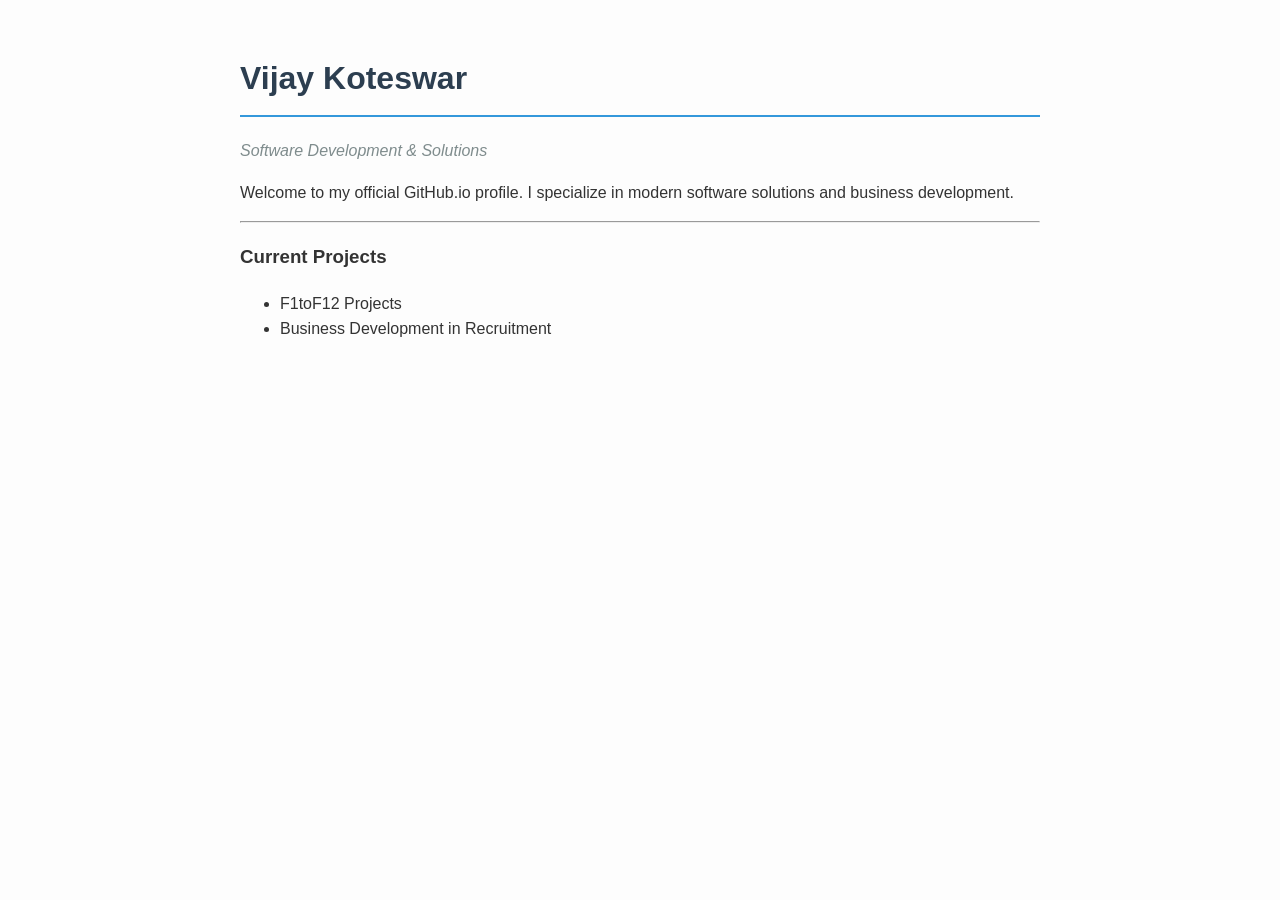
==== index.html @ 13d3b01b "Create index.html" ====
<!DOCTYPE html>
<html lang="en">
<head>
    <meta charset="UTF-8">
    <title>Vijay Koteswar | Portfolio</title>
    <style>
        body { font-family: 'Segoe UI', Tahoma, Geneva, Verdana, sans-serif; line-height: 1.6; color: #333; max-width: 800px; margin: 0 auto; padding: 2rem; background: #fdfdfd; }
        h1 { color: #2c3e50; border-bottom: 2px solid #3498db; padding-bottom: 10px; }
        .contact { font-style: italic; color: #7f8c8d; }
    </style>
</head>
<body>
    <h1>Vijay Koteswar</h1>
    <p class="contact">Software Development & Solutions</p>
    <p>Welcome to my official GitHub.io profile. I specialize in modern software solutions and business development.</p>
    <hr>
    <h3>Current Projects</h3>
    <ul>
        <li>F1toF12 Projects</li>
        <li>Business Development in Recruitment</li>
    </ul>
</body>
</html>
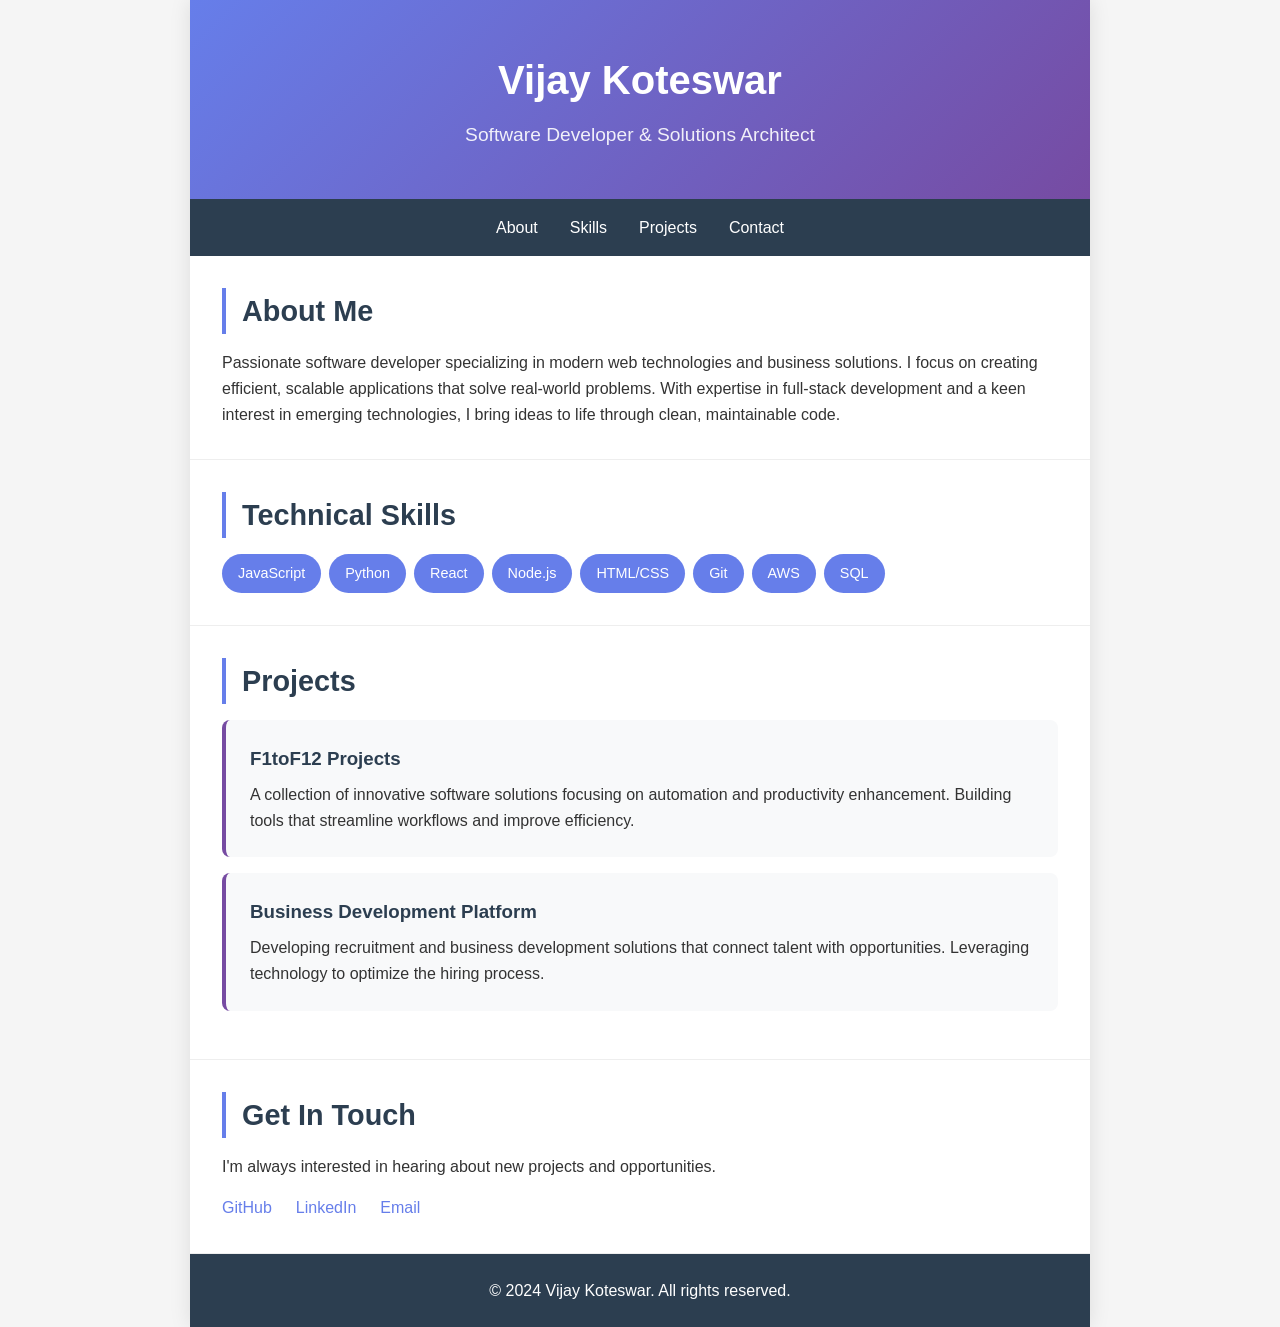
==== commit 4a2a5a91: "Update index.html" ====
--- a/index.html
+++ b/index.html
@@ -2,22 +2,90 @@
 <html lang="en">
 <head>
     <meta charset="UTF-8">
-    <title>Vijay Koteswar | Portfolio</title>
+    <meta name="viewport" content="width=device-width, initial-scale=1.0">
+    <title>Vijay Koteswar | Software Developer</title>
     <style>
-        body { font-family: 'Segoe UI', Tahoma, Geneva, Verdana, sans-serif; line-height: 1.6; color: #333; max-width: 800px; margin: 0 auto; padding: 2rem; background: #fdfdfd; }
-        h1 { color: #2c3e50; border-bottom: 2px solid #3498db; padding-bottom: 10px; }
-        .contact { font-style: italic; color: #7f8c8d; }
+        * { margin: 0; padding: 0; box-sizing: border-box; }
+        body { font-family: -apple-system, BlinkMacSystemFont, 'Segoe UI', Roboto, Oxygen, Ubuntu, sans-serif; line-height: 1.6; color: #333; background: #f5f5f5; }
+        .container { max-width: 900px; margin: 0 auto; background: white; box-shadow: 0 0 20px rgba(0,0,0,0.1); }
+        header { background: linear-gradient(135deg, #667eea 0%, #764ba2 100%); color: white; padding: 3rem 2rem; text-align: center; }
+        header h1 { font-size: 2.5rem; margin-bottom: 0.5rem; }
+        header p { font-size: 1.2rem; opacity: 0.9; }
+        nav { background: #2c3e50; padding: 1rem 2rem; display: flex; gap: 2rem; justify-content: center; flex-wrap: wrap; }
+        nav a { color: white; text-decoration: none; font-weight: 500; transition: color 0.3s; }
+        nav a:hover { color: #667eea; }
+        section { padding: 2rem; border-bottom: 1px solid #eee; }
+        section:last-child { border-bottom: none; }
+        h2 { color: #2c3e50; margin-bottom: 1rem; font-size: 1.8rem; border-left: 4px solid #667eea; padding-left: 1rem; }
+        .skills { display: flex; flex-wrap: wrap; gap: 0.5rem; margin-top: 1rem; }
+        .skill { background: #667eea; color: white; padding: 0.5rem 1rem; border-radius: 20px; font-size: 0.9rem; }
+        .project { background: #f8f9fa; padding: 1.5rem; margin-bottom: 1rem; border-radius: 8px; border-left: 4px solid #764ba2; }
+        .project h3 { color: #2c3e50; margin-bottom: 0.5rem; }
+        .contact-links { display: flex; gap: 1.5rem; flex-wrap: wrap; margin-top: 1rem; }
+        .contact-links a { color: #667eea; text-decoration: none; font-weight: 500; }
+        .contact-links a:hover { text-decoration: underline; }
+        footer { background: #2c3e50; color: white; text-align: center; padding: 1.5rem; }
+        @media (max-width: 600px) { header h1 { font-size: 2rem; } nav { flex-direction: column; gap: 1rem; } }
     </style>
 </head>
 <body>
-    <h1>Vijay Koteswar</h1>
-    <p class="contact">Software Development & Solutions</p>
-    <p>Welcome to my official GitHub.io profile. I specialize in modern software solutions and business development.</p>
-    <hr>
-    <h3>Current Projects</h3>
-    <ul>
-        <li>F1toF12 Projects</li>
-        <li>Business Development in Recruitment</li>
-    </ul>
+    <div class="container">
+        <header>
+            <h1>Vijay Koteswar</h1>
+            <p>Software Developer & Solutions Architect</p>
+        </header>
+        
+        <nav>
+            <a href="#about">About</a>
+            <a href="#skills">Skills</a>
+            <a href="#projects">Projects</a>
+            <a href="#contact">Contact</a>
+        </nav>
+        
+        <section id="about">
+            <h2>About Me</h2>
+            <p>Passionate software developer specializing in modern web technologies and business solutions. I focus on creating efficient, scalable applications that solve real-world problems. With expertise in full-stack development and a keen interest in emerging technologies, I bring ideas to life through clean, maintainable code.</p>
+        </section>
+        
+        <section id="skills">
+            <h2>Technical Skills</h2>
+            <div class="skills">
+                <span class="skill">JavaScript</span>
+                <span class="skill">Python</span>
+                <span class="skill">React</span>
+                <span class="skill">Node.js</span>
+                <span class="skill">HTML/CSS</span>
+                <span class="skill">Git</span>
+                <span class="skill">AWS</span>
+                <span class="skill">SQL</span>
+            </div>
+        </section>
+        
+        <section id="projects">
+            <h2>Projects</h2>
+            <div class="project">
+                <h3>F1toF12 Projects</h3>
+                <p>A collection of innovative software solutions focusing on automation and productivity enhancement. Building tools that streamline workflows and improve efficiency.</p>
+            </div>
+            <div class="project">
+                <h3>Business Development Platform</h3>
+                <p>Developing recruitment and business development solutions that connect talent with opportunities. Leveraging technology to optimize the hiring process.</p>
+            </div>
+        </section>
+        
+        <section id="contact">
+            <h2>Get In Touch</h2>
+            <p>I'm always interested in hearing about new projects and opportunities.</p>
+            <div class="contact-links">
+                <a href="https://github.com/koteswarvijay" target="_blank">GitHub</a>
+                <a href="https://linkedin.com/in/vijaykoteswar" target="_blank">LinkedIn</a>
+                <a href="mailto:contact@vijaykoteswar.dev">Email</a>
+            </div>
+        </section>
+        
+        <footer>
+            <p>&copy; 2024 Vijay Koteswar. All rights reserved.</p>
+        </footer>
+    </div>
 </body>
 </html>
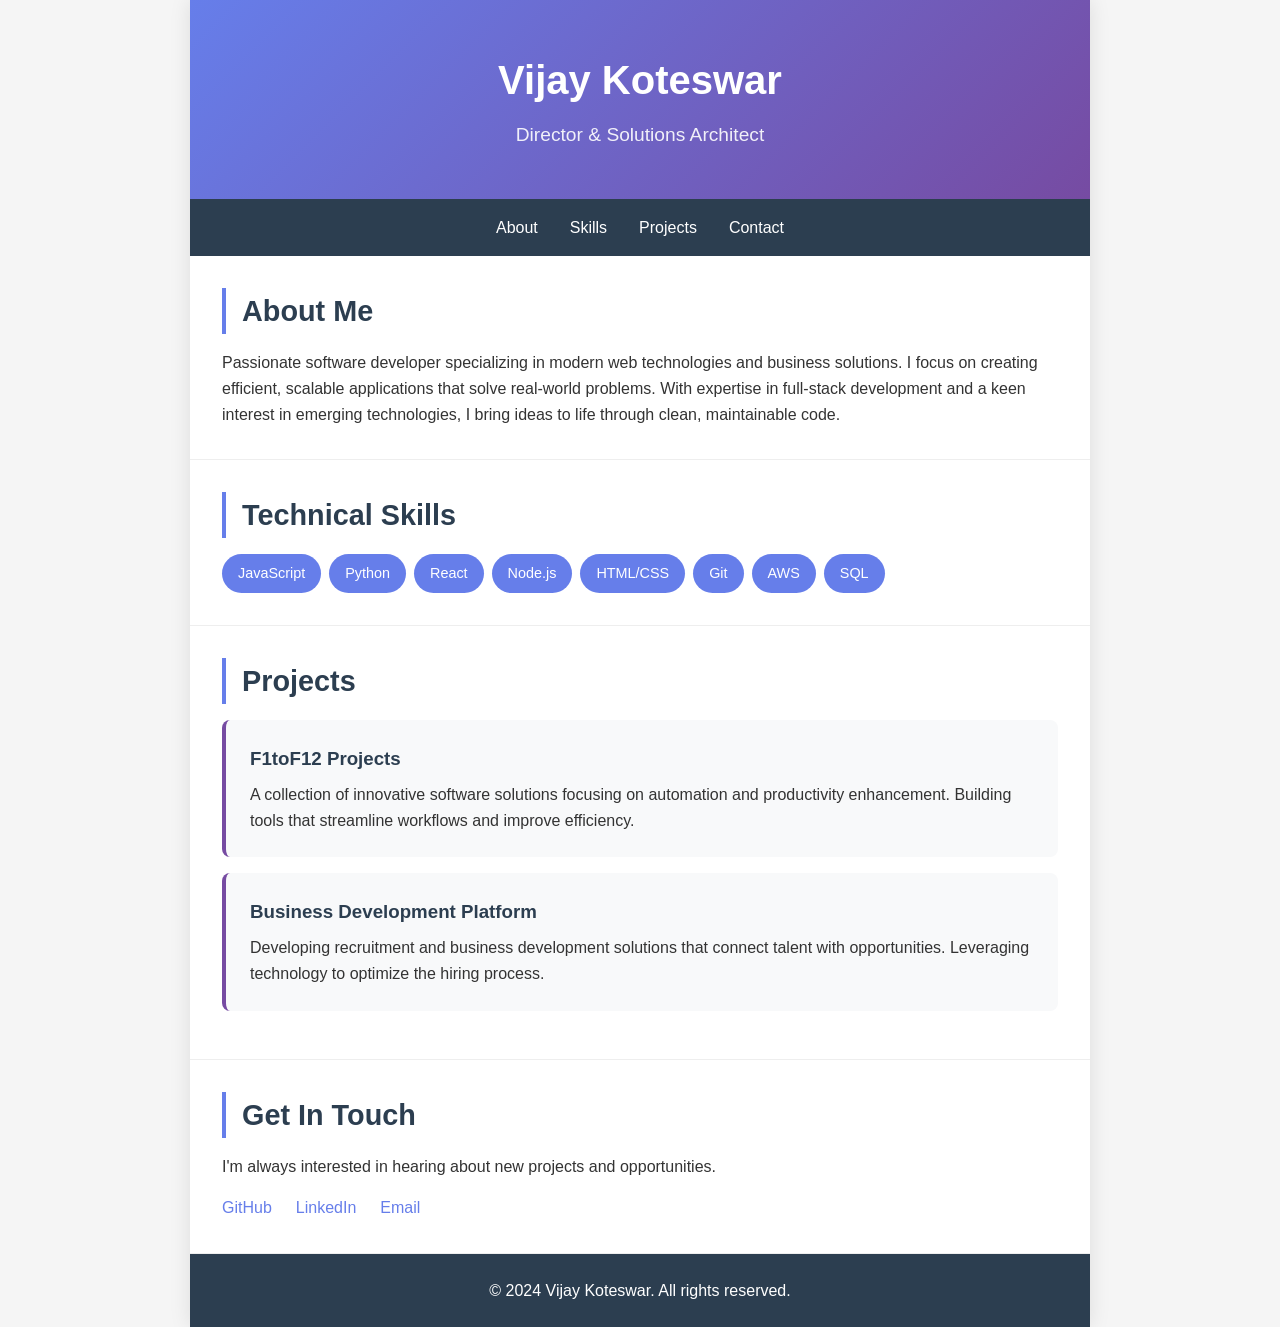
==== commit aaafb9b3: "Few more changes" ====
--- a/index.html
+++ b/index.html
@@ -32,7 +32,7 @@
     <div class="container">
         <header>
             <h1>Vijay Koteswar</h1>
-            <p>Software Developer & Solutions Architect</p>
+            <p>Director & Solutions Architect</p>
         </header>
         
         <nav>
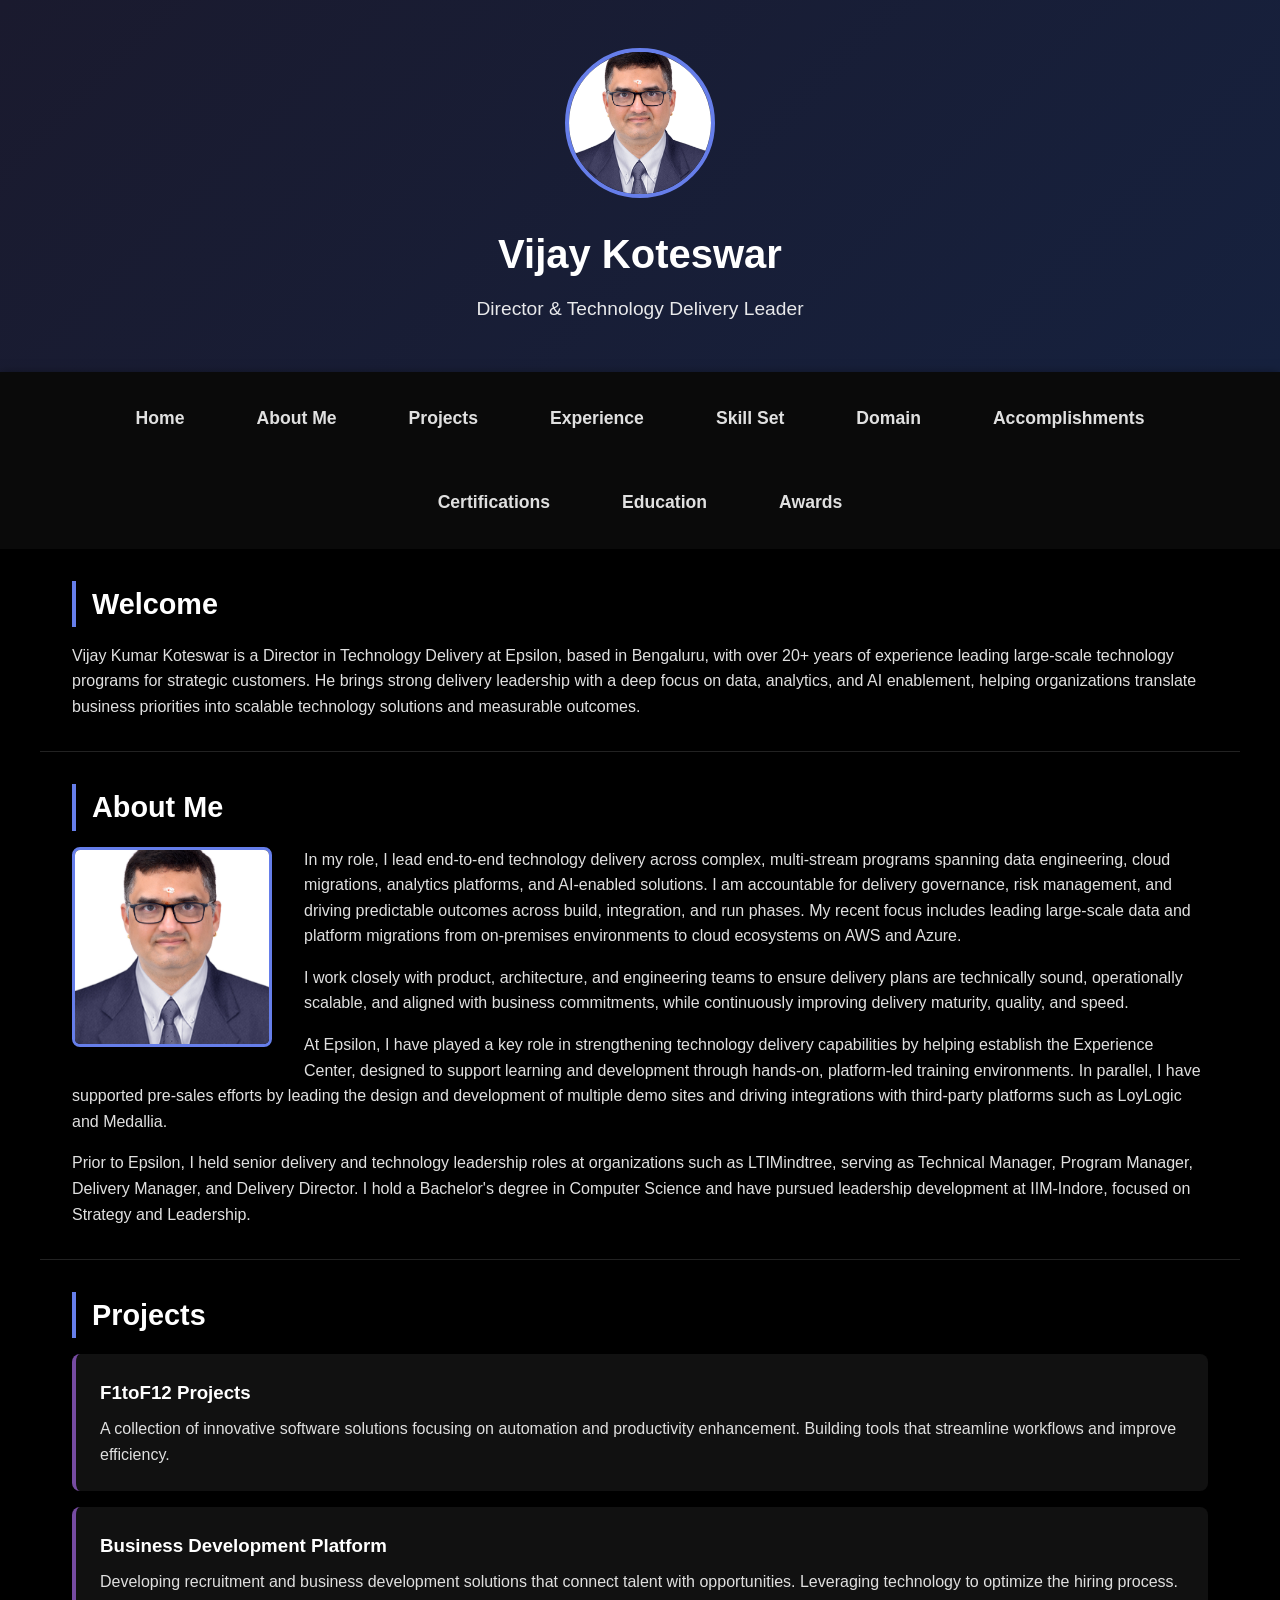
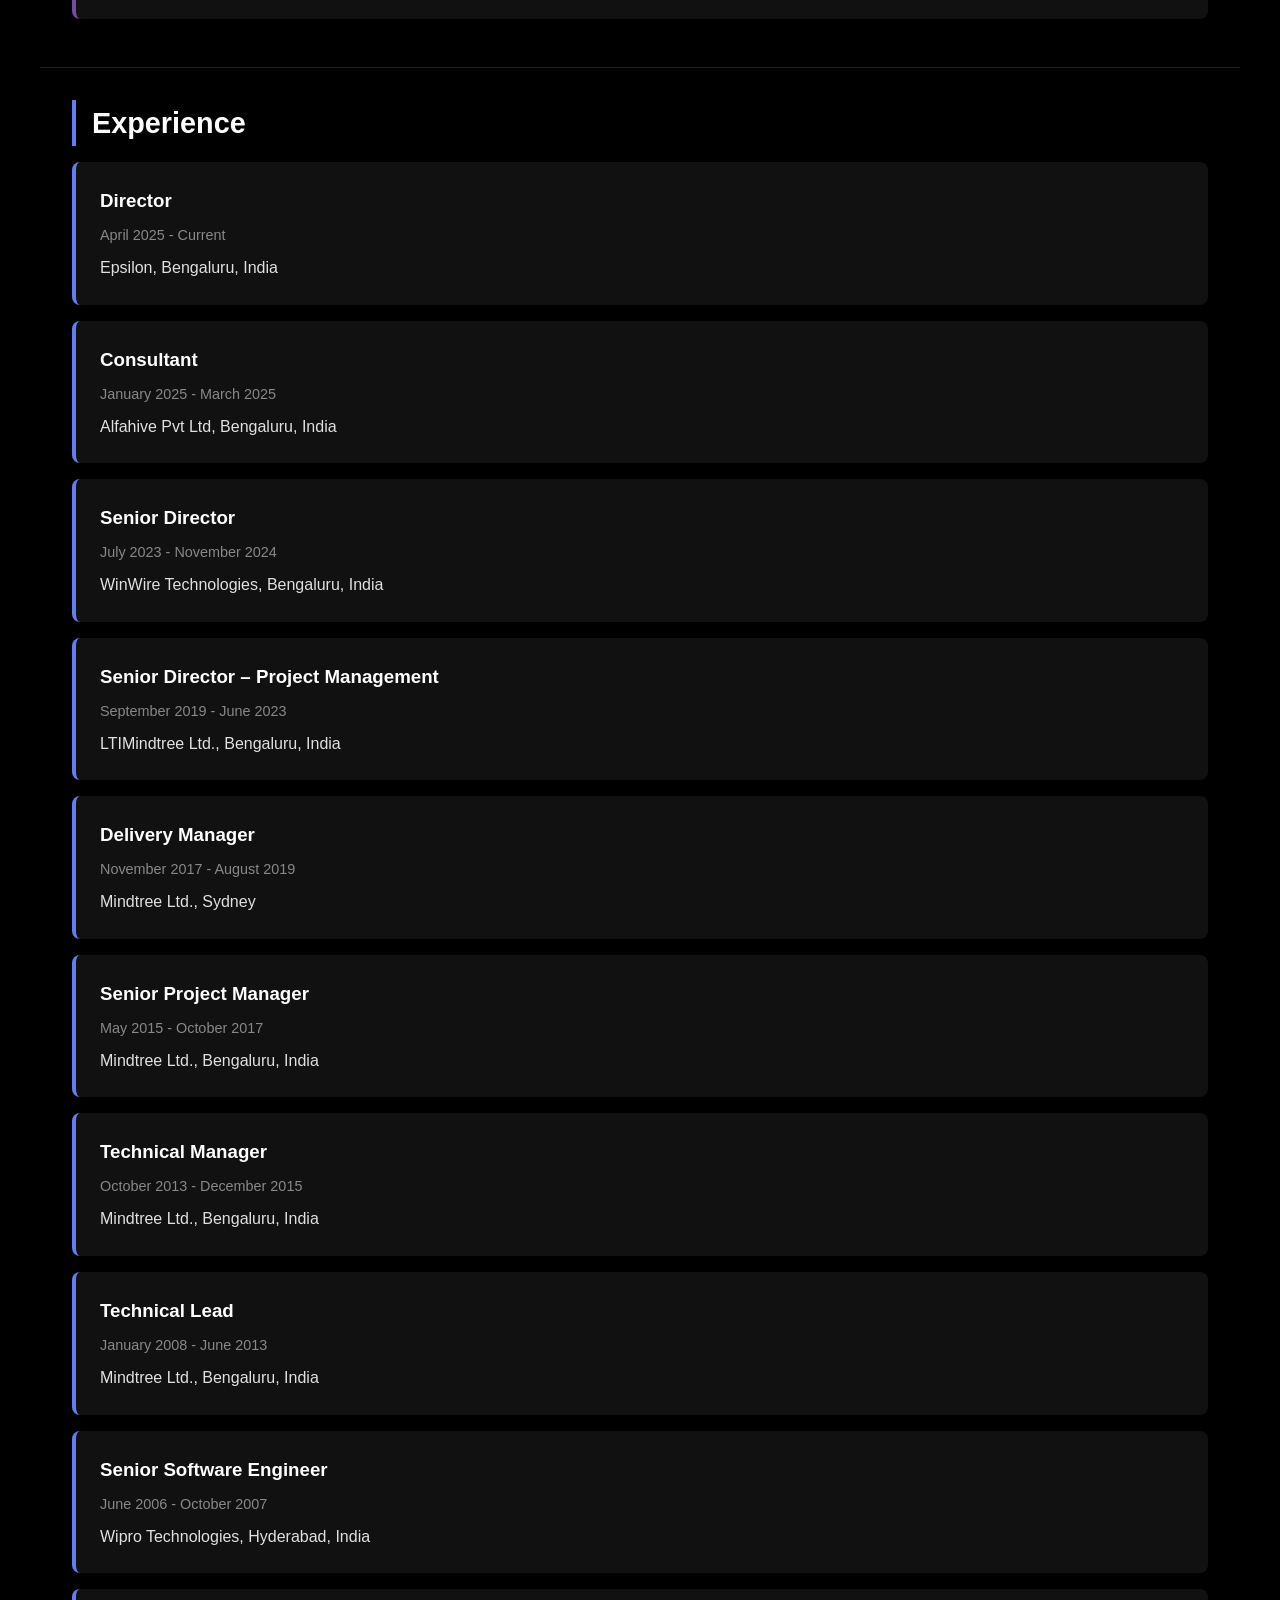
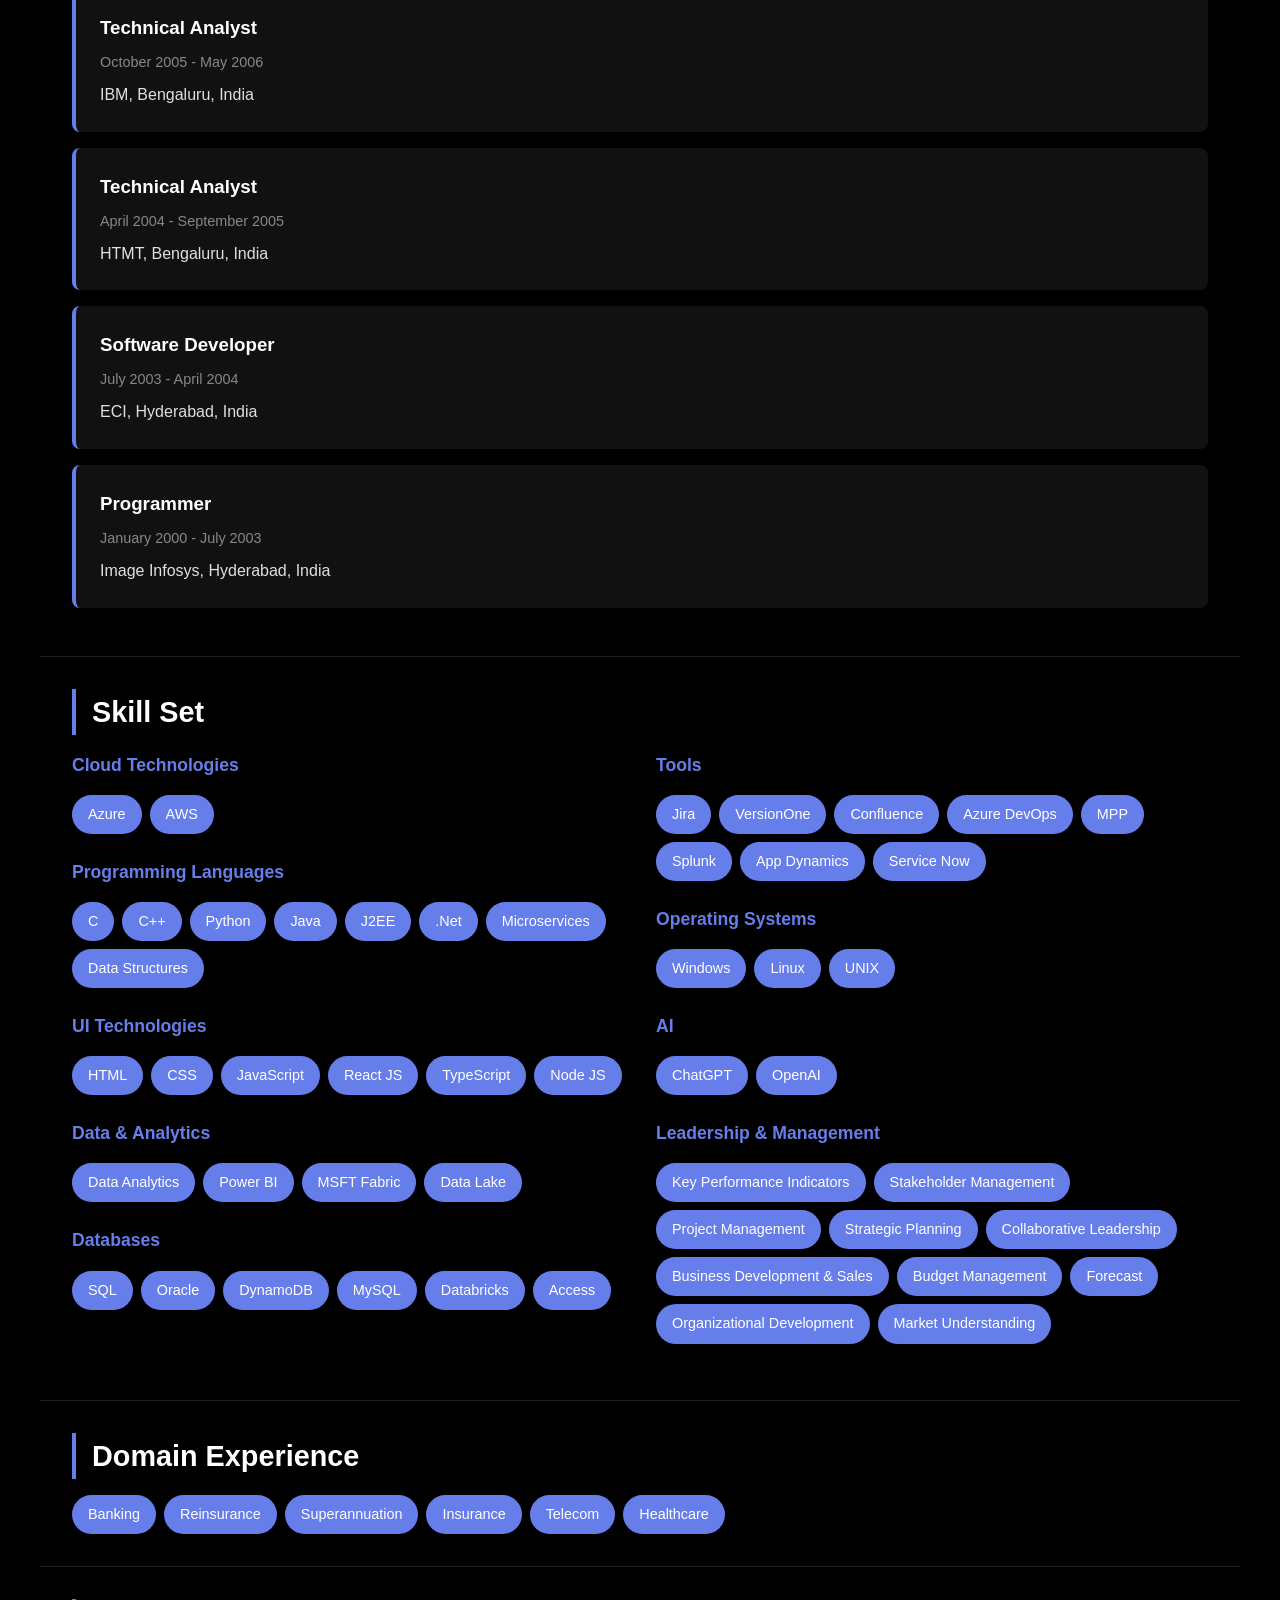
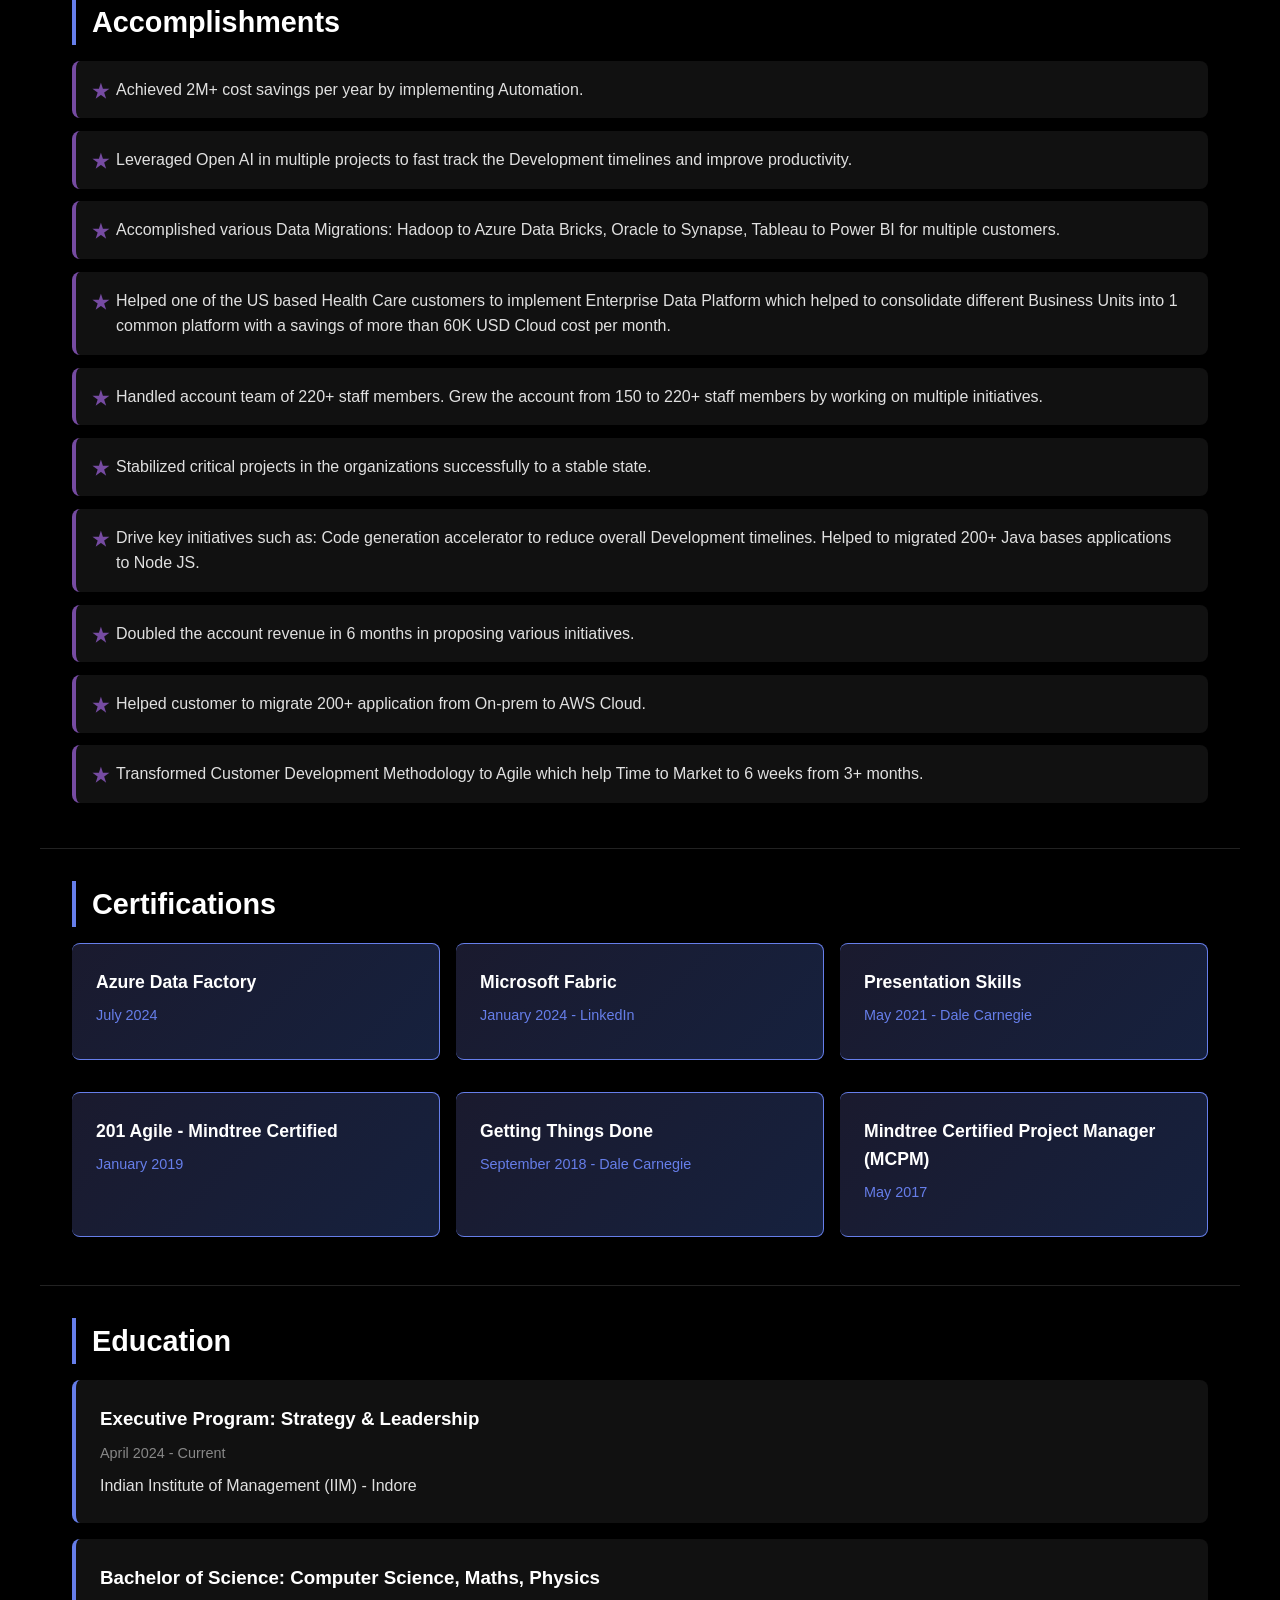
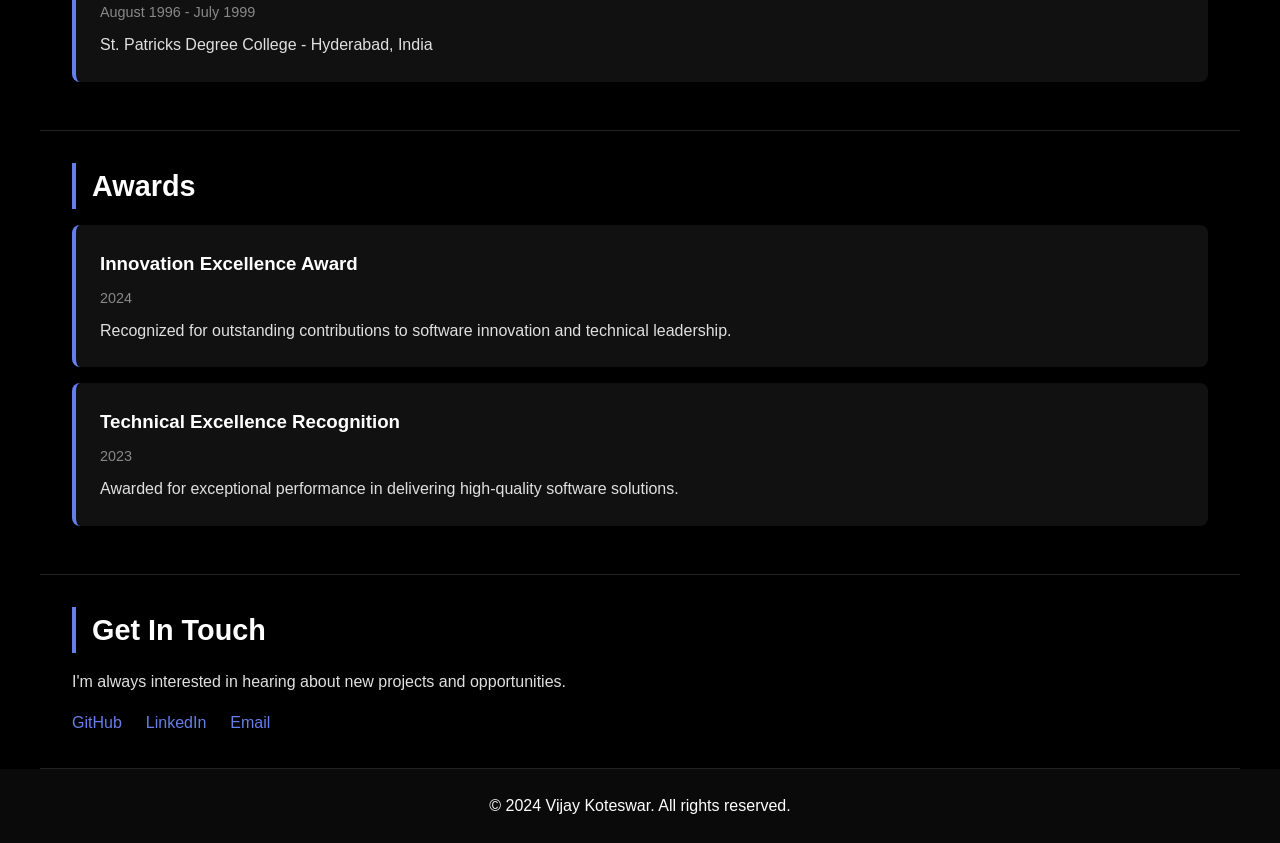
==== commit c5b010ec: "Enhanced the profile page." ====
--- a/index.html
+++ b/index.html
@@ -3,62 +3,81 @@
 <head>
     <meta charset="UTF-8">
     <meta name="viewport" content="width=device-width, initial-scale=1.0">
-    <title>Vijay Koteswar | Software Developer</title>
+    <title>Vijay Koteswar | Director</title>
     <style>
         * { margin: 0; padding: 0; box-sizing: border-box; }
-        body { font-family: -apple-system, BlinkMacSystemFont, 'Segoe UI', Roboto, Oxygen, Ubuntu, sans-serif; line-height: 1.6; color: #333; background: #f5f5f5; }
-        .container { max-width: 900px; margin: 0 auto; background: white; box-shadow: 0 0 20px rgba(0,0,0,0.1); }
-        header { background: linear-gradient(135deg, #667eea 0%, #764ba2 100%); color: white; padding: 3rem 2rem; text-align: center; }
+        html { scroll-behavior: smooth; scroll-padding-top: 100px; }
+        body { font-family: -apple-system, BlinkMacSystemFont, 'Segoe UI', Roboto, Oxygen, Ubuntu, sans-serif; line-height: 1.6; color: #e0e0e0; background: #000; }
+        .container { width: 100%; background: #000; }
+        header { background: linear-gradient(135deg, #1a1a2e 0%, #16213e 100%); color: white; padding: 3rem 2rem; text-align: center; }
         header h1 { font-size: 2.5rem; margin-bottom: 0.5rem; }
         header p { font-size: 1.2rem; opacity: 0.9; }
-        nav { background: #2c3e50; padding: 1rem 2rem; display: flex; gap: 2rem; justify-content: center; flex-wrap: wrap; }
-        nav a { color: white; text-decoration: none; font-weight: 500; transition: color 0.3s; }
-        nav a:hover { color: #667eea; }
-        section { padding: 2rem; border-bottom: 1px solid #eee; }
+        .profile-pic { width: 150px; height: 150px; border-radius: 50%; border: 4px solid #667eea; margin-bottom: 1rem; object-fit: cover; }
+        .about-photo { width: 200px; height: 200px; border-radius: 8px; float: left; margin: 0 2rem 1rem 0; object-fit: cover; border: 3px solid #667eea; }
+        nav { background: #0a0a0a; padding: 1.5rem 2rem; display: flex; gap: 2.5rem; justify-content: center; flex-wrap: wrap; position: sticky; top: 0; z-index: 100; box-shadow: 0 2px 10px rgba(0,0,0,0.5); }
+        nav a { color: #e0e0e0; text-decoration: none; font-weight: 600; font-size: 1.1rem; transition: all 0.3s; padding: 0.5rem 1rem; border-radius: 4px; }
+        nav a:hover { color: #667eea; background: rgba(102, 126, 234, 0.1); }
+        section { padding: 2rem; border-bottom: 1px solid #222; max-width: 1200px; margin: 0 auto; scroll-margin-top: 100px; }
         section:last-child { border-bottom: none; }
-        h2 { color: #2c3e50; margin-bottom: 1rem; font-size: 1.8rem; border-left: 4px solid #667eea; padding-left: 1rem; }
+        h2 { color: #fff; margin-bottom: 1rem; font-size: 1.8rem; border-left: 4px solid #667eea; padding-left: 1rem; }
         .skills { display: flex; flex-wrap: wrap; gap: 0.5rem; margin-top: 1rem; }
         .skill { background: #667eea; color: white; padding: 0.5rem 1rem; border-radius: 20px; font-size: 0.9rem; }
-        .project { background: #f8f9fa; padding: 1.5rem; margin-bottom: 1rem; border-radius: 8px; border-left: 4px solid #764ba2; }
-        .project h3 { color: #2c3e50; margin-bottom: 0.5rem; }
+        .skill-category { margin-bottom: 1.5rem; }
+        .skill-category h3 { color: #667eea; font-size: 1.1rem; margin-bottom: 0.8rem; font-weight: 600; }
+        .skills-grid { display: grid; grid-template-columns: repeat(2, 1fr); gap: 2rem; margin-top: 1rem; }
+        .project { background: #111; padding: 1.5rem; margin-bottom: 1rem; border-radius: 8px; border-left: 4px solid #764ba2; }
+        .project h3 { color: #fff; margin-bottom: 0.5rem; }
         .contact-links { display: flex; gap: 1.5rem; flex-wrap: wrap; margin-top: 1rem; }
         .contact-links a { color: #667eea; text-decoration: none; font-weight: 500; }
         .contact-links a:hover { text-decoration: underline; }
-        footer { background: #2c3e50; color: white; text-align: center; padding: 1.5rem; }
-        @media (max-width: 600px) { header h1 { font-size: 2rem; } nav { flex-direction: column; gap: 1rem; } }
+        footer { background: #0a0a0a; color: white; text-align: center; padding: 1.5rem; }
+        .experience-item, .cert-item, .award-item { background: #111; padding: 1.5rem; margin-bottom: 1rem; border-radius: 8px; border-left: 4px solid #667eea; }
+        .experience-item h3, .cert-item h3, .award-item h3 { color: #fff; margin-bottom: 0.5rem; }
+        .experience-item .date, .cert-item .date, .award-item .date { color: #888; font-size: 0.9rem; margin-bottom: 0.5rem; }
+        .accomplishments-list { list-style: none; }
+        .accomplishments-list li { background: #111; padding: 1rem 1.5rem; margin-bottom: 0.8rem; border-radius: 8px; border-left: 4px solid #764ba2; position: relative; padding-left: 2.5rem; }
+        .accomplishments-list li:before { content: "★"; position: absolute; left: 1rem; color: #764ba2; font-weight: bold; font-size: 1.2rem; }
+        .cert-grid { display: grid; grid-template-columns: repeat(auto-fit, minmax(300px, 1fr)); gap: 1rem; margin-top: 1rem; }
+        .cert-item { background: linear-gradient(135deg, #1a1a2e 0%, #16213e 100%); border: 1px solid #667eea; border-left: none; transition: transform 0.3s, box-shadow 0.3s; }
+        .cert-item:hover { transform: translateY(-5px); box-shadow: 0 5px 20px rgba(102, 126, 234, 0.3); }
+        .cert-item h3 { font-size: 1.1rem; }
+        .cert-item .date { color: #667eea; font-weight: 500; }
+        @media (max-width: 768px) { header h1 { font-size: 2rem; } nav { gap: 1rem; padding: 1rem; } nav a { font-size: 0.95rem; padding: 0.4rem 0.8rem; } section { padding: 1.5rem; } .skills-grid { grid-template-columns: 1fr; gap: 1rem; } .about-photo { float: none; margin: 0 auto 1rem; display: block; } }
     </style>
 </head>
 <body>
     <div class="container">
         <header>
+            <img src="Vijay-Pic-2025.JPG" alt="Vijay Koteswar" class="profile-pic">
             <h1>Vijay Koteswar</h1>
-            <p>Director & Solutions Architect</p>
+            <p>Director & Technology Delivery Leader</p>
         </header>
         
         <nav>
-            <a href="#about">About</a>
-            <a href="#skills">Skills</a>
+            <a href="#home">Home</a>
+            <a href="#about">About Me</a>
             <a href="#projects">Projects</a>
-            <a href="#contact">Contact</a>
+            <a href="#experience">Experience</a>
+            <a href="#skills">Skill Set</a>
+            <a href="#domain">Domain</a>
+            <a href="#accomplishments">Accomplishments</a>
+            <a href="#certifications">Certifications</a>
+            <a href="#education">Education</a>
+            <a href="#awards">Awards</a>
         </nav>
+        
+        <section id="home">
+            <h2>Welcome</h2>
+            <p>Vijay Kumar Koteswar is a Director in Technology Delivery at Epsilon, based in Bengaluru, with over 20+ years of experience leading large-scale technology programs for strategic customers. He brings strong delivery leadership with a deep focus on data, analytics, and AI enablement, helping organizations translate business priorities into scalable technology solutions and measurable outcomes.</p>
+        </section>
         
         <section id="about">
             <h2>About Me</h2>
-            <p>Passionate software developer specializing in modern web technologies and business solutions. I focus on creating efficient, scalable applications that solve real-world problems. With expertise in full-stack development and a keen interest in emerging technologies, I bring ideas to life through clean, maintainable code.</p>
-        </section>
-        
-        <section id="skills">
-            <h2>Technical Skills</h2>
-            <div class="skills">
-                <span class="skill">JavaScript</span>
-                <span class="skill">Python</span>
-                <span class="skill">React</span>
-                <span class="skill">Node.js</span>
-                <span class="skill">HTML/CSS</span>
-                <span class="skill">Git</span>
-                <span class="skill">AWS</span>
-                <span class="skill">SQL</span>
-            </div>
+            <img src="Vijay-Pic-2025.JPG" alt="Vijay Koteswar" class="about-photo">
+            <p>In my role, I lead end-to-end technology delivery across complex, multi-stream programs spanning data engineering, cloud migrations, analytics platforms, and AI-enabled solutions. I am accountable for delivery governance, risk management, and driving predictable outcomes across build, integration, and run phases. My recent focus includes leading large-scale data and platform migrations from on-premises environments to cloud ecosystems on AWS and Azure.</p>
+            <p style="margin-top: 1rem;">I work closely with product, architecture, and engineering teams to ensure delivery plans are technically sound, operationally scalable, and aligned with business commitments, while continuously improving delivery maturity, quality, and speed.</p>
+            <p style="margin-top: 1rem;">At Epsilon, I have played a key role in strengthening technology delivery capabilities by helping establish the Experience Center, designed to support learning and development through hands-on, platform-led training environments. In parallel, I have supported pre-sales efforts by leading the design and development of multiple demo sites and driving integrations with third-party platforms such as LoyLogic and Medallia.</p>
+            <p style="margin-top: 1rem;">Prior to Epsilon, I held senior delivery and technology leadership roles at organizations such as LTIMindtree, serving as Technical Manager, Program Manager, Delivery Manager, and Delivery Director. I hold a Bachelor's degree in Computer Science and have pursued leadership development at IIM-Indore, focused on Strategy and Leadership.</p>
         </section>
         
         <section id="projects">
@@ -73,13 +92,272 @@
             </div>
         </section>
         
+        <section id="experience">
+            <h2>Experience</h2>
+            <div class="experience-item">
+                <h3>Director</h3>
+                <div class="date">April 2025 - Current</div>
+                <p>Epsilon, Bengaluru, India</p>
+            </div>
+            <div class="experience-item">
+                <h3>Consultant</h3>
+                <div class="date">January 2025 - March 2025</div>
+                <p>Alfahive Pvt Ltd, Bengaluru, India</p>
+            </div>
+            <div class="experience-item">
+                <h3>Senior Director</h3>
+                <div class="date">July 2023 - November 2024</div>
+                <p>WinWire Technologies, Bengaluru, India</p>
+            </div>
+            <div class="experience-item">
+                <h3>Senior Director – Project Management</h3>
+                <div class="date">September 2019 - June 2023</div>
+                <p>LTIMindtree Ltd., Bengaluru, India</p>
+            </div>
+            <div class="experience-item">
+                <h3>Delivery Manager</h3>
+                <div class="date">November 2017 - August 2019</div>
+                <p>Mindtree Ltd., Sydney</p>
+            </div>
+            <div class="experience-item">
+                <h3>Senior Project Manager</h3>
+                <div class="date">May 2015 - October 2017</div>
+                <p>Mindtree Ltd., Bengaluru, India</p>
+            </div>
+            <div class="experience-item">
+                <h3>Technical Manager</h3>
+                <div class="date">October 2013 - December 2015</div>
+                <p>Mindtree Ltd., Bengaluru, India</p>
+            </div>
+            <div class="experience-item">
+                <h3>Technical Lead</h3>
+                <div class="date">January 2008 - June 2013</div>
+                <p>Mindtree Ltd., Bengaluru, India</p>
+            </div>
+            <div class="experience-item">
+                <h3>Senior Software Engineer</h3>
+                <div class="date">June 2006 - October 2007</div>
+                <p>Wipro Technologies, Hyderabad, India</p>
+            </div>
+            <div class="experience-item">
+                <h3>Technical Analyst</h3>
+                <div class="date">October 2005 - May 2006</div>
+                <p>IBM, Bengaluru, India</p>
+            </div>
+            <div class="experience-item">
+                <h3>Technical Analyst</h3>
+                <div class="date">April 2004 - September 2005</div>
+                <p>HTMT, Bengaluru, India</p>
+            </div>
+            <div class="experience-item">
+                <h3>Software Developer</h3>
+                <div class="date">July 2003 - April 2004</div>
+                <p>ECI, Hyderabad, India</p>
+            </div>
+            <div class="experience-item">
+                <h3>Programmer</h3>
+                <div class="date">January 2000 - July 2003</div>
+                <p>Image Infosys, Hyderabad, India</p>
+            </div>
+        </section>
+        
+        <section id="skills">
+            <h2>Skill Set</h2>
+            <div class="skills-grid">
+                <div>
+                    <div class="skill-category">
+                        <h3>Cloud Technologies</h3>
+                        <div class="skills">
+                            <span class="skill">Azure</span>
+                            <span class="skill">AWS</span>
+                        </div>
+                    </div>
+                    <div class="skill-category">
+                        <h3>Programming Languages</h3>
+                        <div class="skills">
+                            <span class="skill">C</span>
+                            <span class="skill">C++</span>
+                            <span class="skill">Python</span>
+                            <span class="skill">Java</span>
+                            <span class="skill">J2EE</span>
+                            <span class="skill">.Net</span>
+                            <span class="skill">Microservices</span>
+                            <span class="skill">Data Structures</span>
+                        </div>
+                    </div>
+                    <div class="skill-category">
+                        <h3>UI Technologies</h3>
+                        <div class="skills">
+                            <span class="skill">HTML</span>
+                            <span class="skill">CSS</span>
+                            <span class="skill">JavaScript</span>
+                            <span class="skill">React JS</span>
+                            <span class="skill">TypeScript</span>
+                            <span class="skill">Node JS</span>
+                        </div>
+                    </div>
+                    <div class="skill-category">
+                        <h3>Data & Analytics</h3>
+                        <div class="skills">
+                            <span class="skill">Data Analytics</span>
+                            <span class="skill">Power BI</span>
+                            <span class="skill">MSFT Fabric</span>
+                            <span class="skill">Data Lake</span>
+                        </div>
+                    </div>
+                    <div class="skill-category">
+                        <h3>Databases</h3>
+                        <div class="skills">
+                            <span class="skill">SQL</span>
+                            <span class="skill">Oracle</span>
+                            <span class="skill">DynamoDB</span>
+                            <span class="skill">MySQL</span>
+                            <span class="skill">Databricks</span>
+                            <span class="skill">Access</span>
+                        </div>
+                    </div>
+                </div>
+                <div>
+                    <div class="skill-category">
+                        <h3>Tools</h3>
+                        <div class="skills">
+                            <span class="skill">Jira</span>
+                            <span class="skill">VersionOne</span>
+                            <span class="skill">Confluence</span>
+                            <span class="skill">Azure DevOps</span>
+                            <span class="skill">MPP</span>
+                            <span class="skill">Splunk</span>
+                            <span class="skill">App Dynamics</span>
+                            <span class="skill">Service Now</span>
+                        </div>
+                    </div>
+                    <div class="skill-category">
+                        <h3>Operating Systems</h3>
+                        <div class="skills">
+                            <span class="skill">Windows</span>
+                            <span class="skill">Linux</span>
+                            <span class="skill">UNIX</span>
+                        </div>
+                    </div>
+                    <div class="skill-category">
+                        <h3>AI</h3>
+                        <div class="skills">
+                            <span class="skill">ChatGPT</span>
+                            <span class="skill">OpenAI</span>
+                        </div>
+                    </div>
+                    <div class="skill-category">
+                        <h3>Leadership & Management</h3>
+                        <div class="skills">
+                            <span class="skill">Key Performance Indicators</span>
+                            <span class="skill">Stakeholder Management</span>
+                            <span class="skill">Project Management</span>
+                            <span class="skill">Strategic Planning</span>
+                            <span class="skill">Collaborative Leadership</span>
+                            <span class="skill">Business Development & Sales</span>
+                            <span class="skill">Budget Management</span>
+                            <span class="skill">Forecast</span>
+                            <span class="skill">Organizational Development</span>
+                            <span class="skill">Market Understanding</span>
+                        </div>
+                    </div>
+                </div>
+            </div>
+        </section>
+        
+        <section id="domain">
+            <h2>Domain Experience</h2>
+            <div class="skills">
+                <span class="skill">Banking</span>
+                <span class="skill">Reinsurance</span>
+                <span class="skill">Superannuation</span>
+                <span class="skill">Insurance</span>
+                <span class="skill">Telecom</span>
+                <span class="skill">Healthcare</span>
+            </div>
+        </section>
+        
+        <section id="accomplishments">
+            <h2>Accomplishments</h2>
+            <ul class="accomplishments-list">
+                <li>Achieved 2M+ cost savings per year by implementing Automation.</li>
+                <li>Leveraged Open AI in multiple projects to fast track the Development timelines and improve productivity.</li>
+                <li>Accomplished various Data Migrations: Hadoop to Azure Data Bricks, Oracle to Synapse, Tableau to Power BI for multiple customers.</li>
+                <li>Helped one of the US based Health Care customers to implement Enterprise Data Platform which helped to consolidate different Business Units into 1 common platform with a savings of more than 60K USD Cloud cost per month.</li>
+                <li>Handled account team of 220+ staff members. Grew the account from 150 to 220+ staff members by working on multiple initiatives.</li>
+                <li>Stabilized critical projects in the organizations successfully to a stable state.</li>
+                <li>Drive key initiatives such as: Code generation accelerator to reduce overall Development timelines. Helped to migrated 200+ Java bases applications to Node JS.</li>
+                <li>Doubled the account revenue in 6 months in proposing various initiatives.</li>
+                <li>Helped customer to migrate 200+ application from On-prem to AWS Cloud.</li>
+                <li>Transformed Customer Development Methodology to Agile which help Time to Market to 6 weeks from 3+ months.</li>
+            </ul>
+        </section>
+        
+        <section id="certifications">
+            <h2>Certifications</h2>
+            <div class="cert-grid">
+                <div class="cert-item">
+                    <h3>Azure Data Factory</h3>
+                    <div class="date">July 2024</div>
+                </div>
+                <div class="cert-item">
+                    <h3>Microsoft Fabric</h3>
+                    <div class="date">January 2024 - LinkedIn</div>
+                </div>
+                <div class="cert-item">
+                    <h3>Presentation Skills</h3>
+                    <div class="date">May 2021 - Dale Carnegie</div>
+                </div>
+                <div class="cert-item">
+                    <h3>201 Agile - Mindtree Certified</h3>
+                    <div class="date">January 2019</div>
+                </div>
+                <div class="cert-item">
+                    <h3>Getting Things Done</h3>
+                    <div class="date">September 2018 - Dale Carnegie</div>
+                </div>
+                <div class="cert-item">
+                    <h3>Mindtree Certified Project Manager (MCPM)</h3>
+                    <div class="date">May 2017</div>
+                </div>
+            </div>
+        </section>
+        
+        <section id="education">
+            <h2>Education</h2>
+            <div class="experience-item">
+                <h3>Executive Program: Strategy & Leadership</h3>
+                <div class="date">April 2024 - Current</div>
+                <p>Indian Institute of Management (IIM) - Indore</p>
+            </div>
+            <div class="experience-item">
+                <h3>Bachelor of Science: Computer Science, Maths, Physics</h3>
+                <div class="date">August 1996 - July 1999</div>
+                <p>St. Patricks Degree College - Hyderabad, India</p>
+            </div>
+        </section>
+        
+        <section id="awards">
+            <h2>Awards</h2>
+            <div class="award-item">
+                <h3>Innovation Excellence Award</h3>
+                <div class="date">2024</div>
+                <p>Recognized for outstanding contributions to software innovation and technical leadership.</p>
+            </div>
+            <div class="award-item">
+                <h3>Technical Excellence Recognition</h3>
+                <div class="date">2023</div>
+                <p>Awarded for exceptional performance in delivering high-quality software solutions.</p>
+            </div>
+        </section>
+        
         <section id="contact">
             <h2>Get In Touch</h2>
             <p>I'm always interested in hearing about new projects and opportunities.</p>
             <div class="contact-links">
-                <a href="https://github.com/koteswarvijay" target="_blank">GitHub</a>
-                <a href="https://linkedin.com/in/vijaykoteswar" target="_blank">LinkedIn</a>
-                <a href="mailto:contact@vijaykoteswar.dev">Email</a>
+                <a href="https://github.com/f1-f12-projects" target="_blank">GitHub</a>
+                <a href="https://www.linkedin.com/in/vijay-koteswar/" target="_blank">LinkedIn</a>
+                <a href="mailto:vijay.koteswar@gmail.com">Email</a>
             </div>
         </section>
         
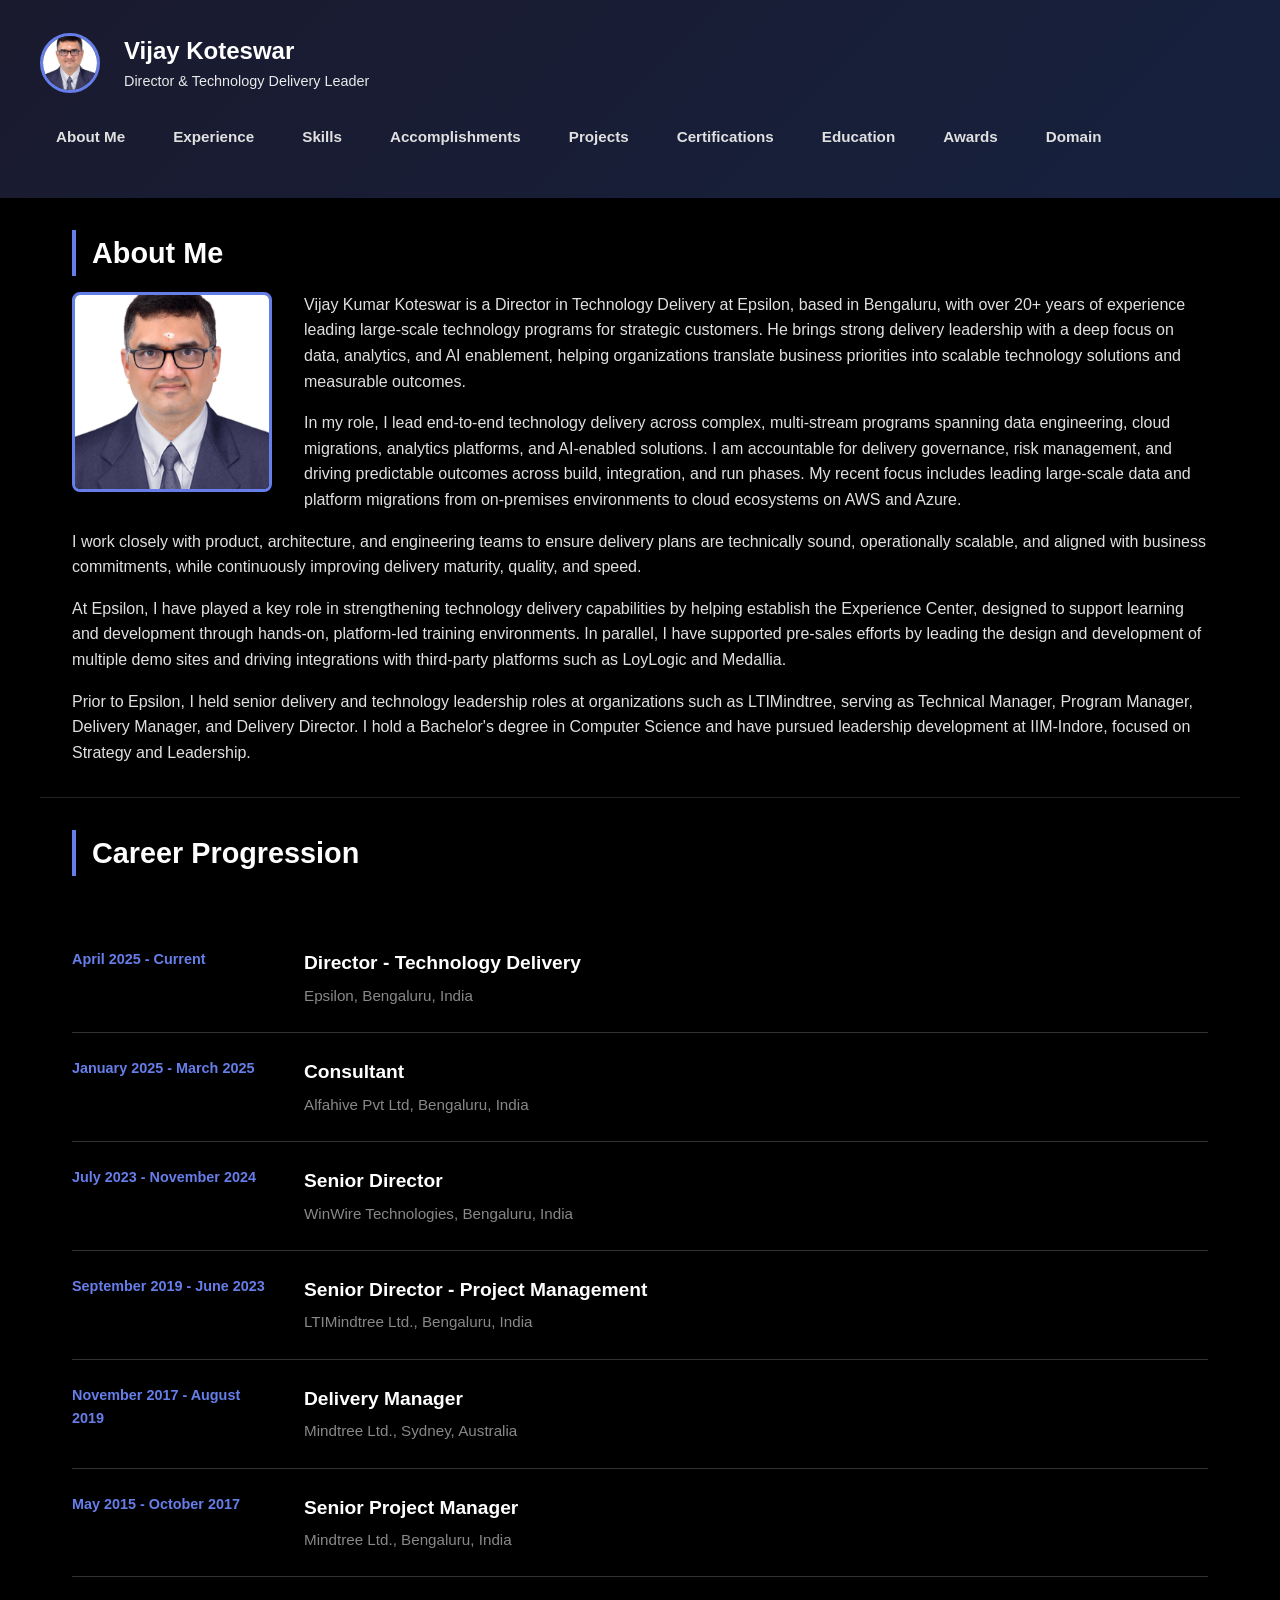
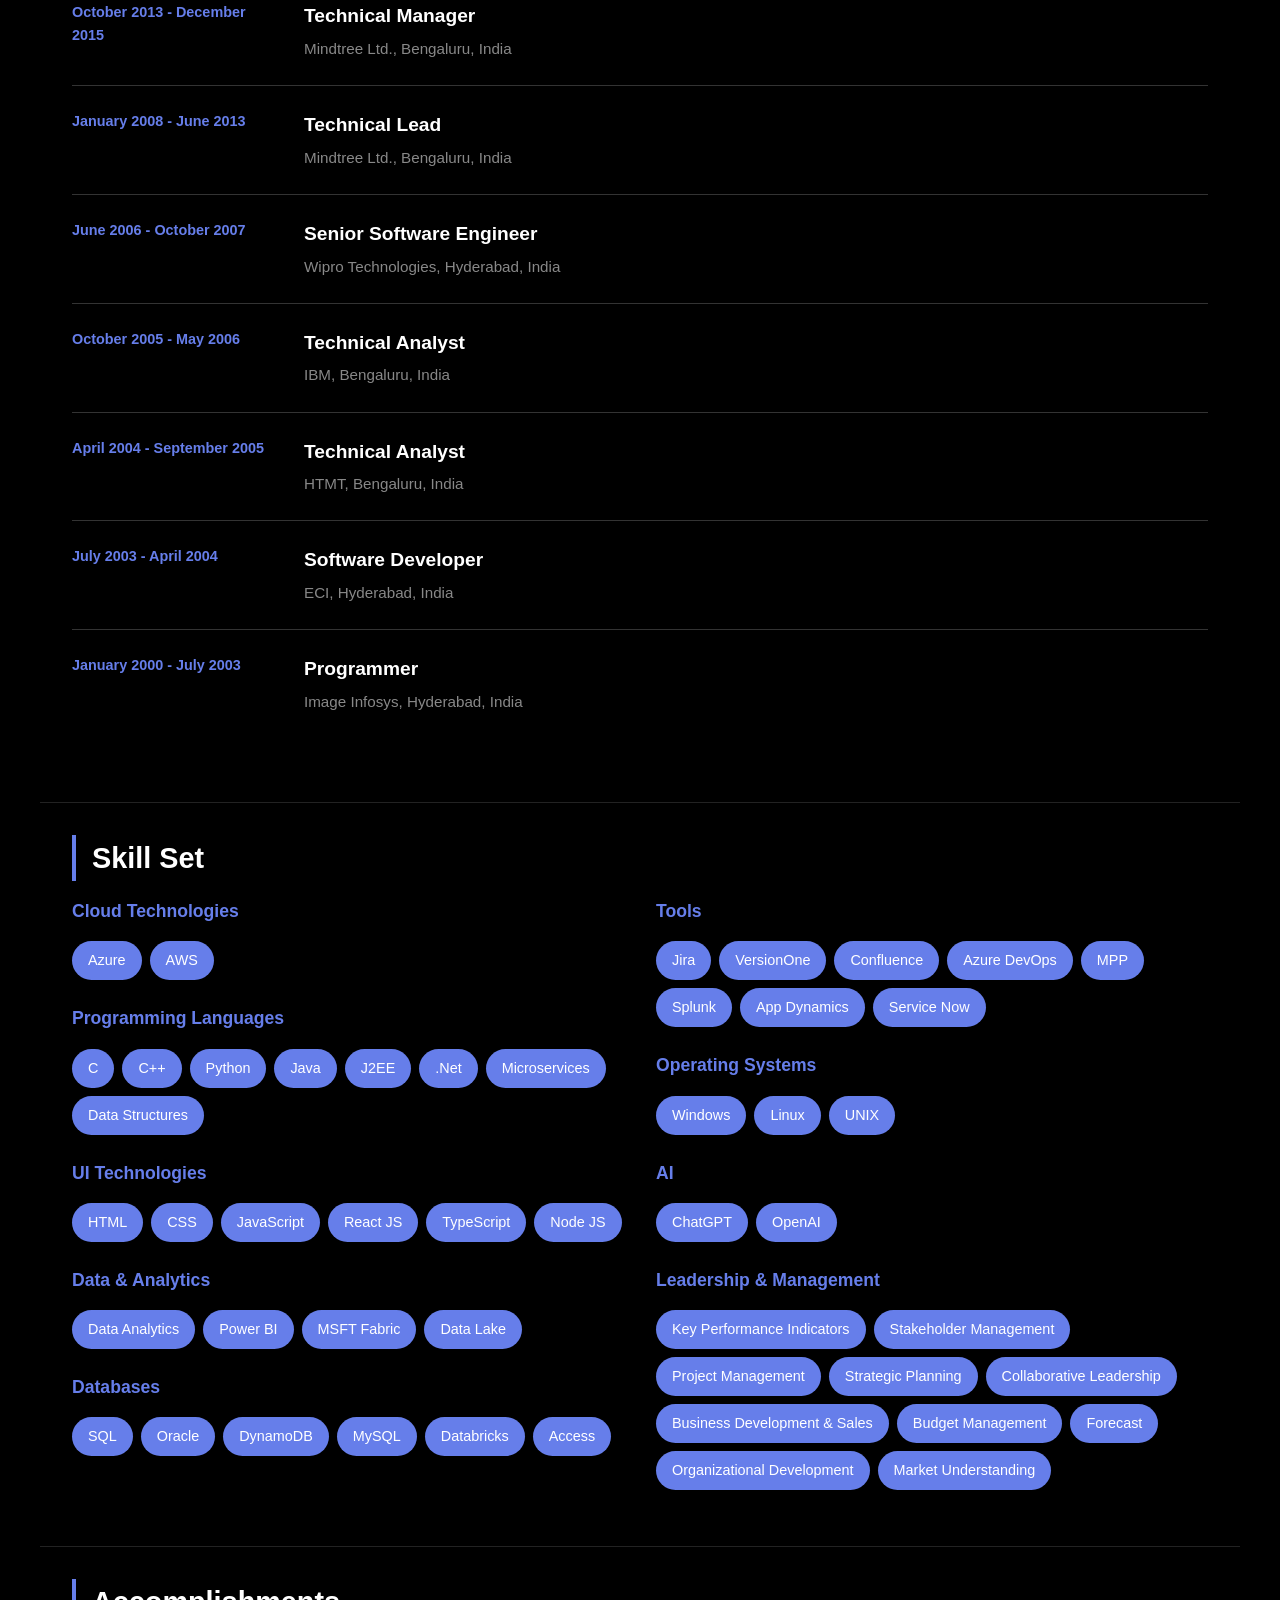
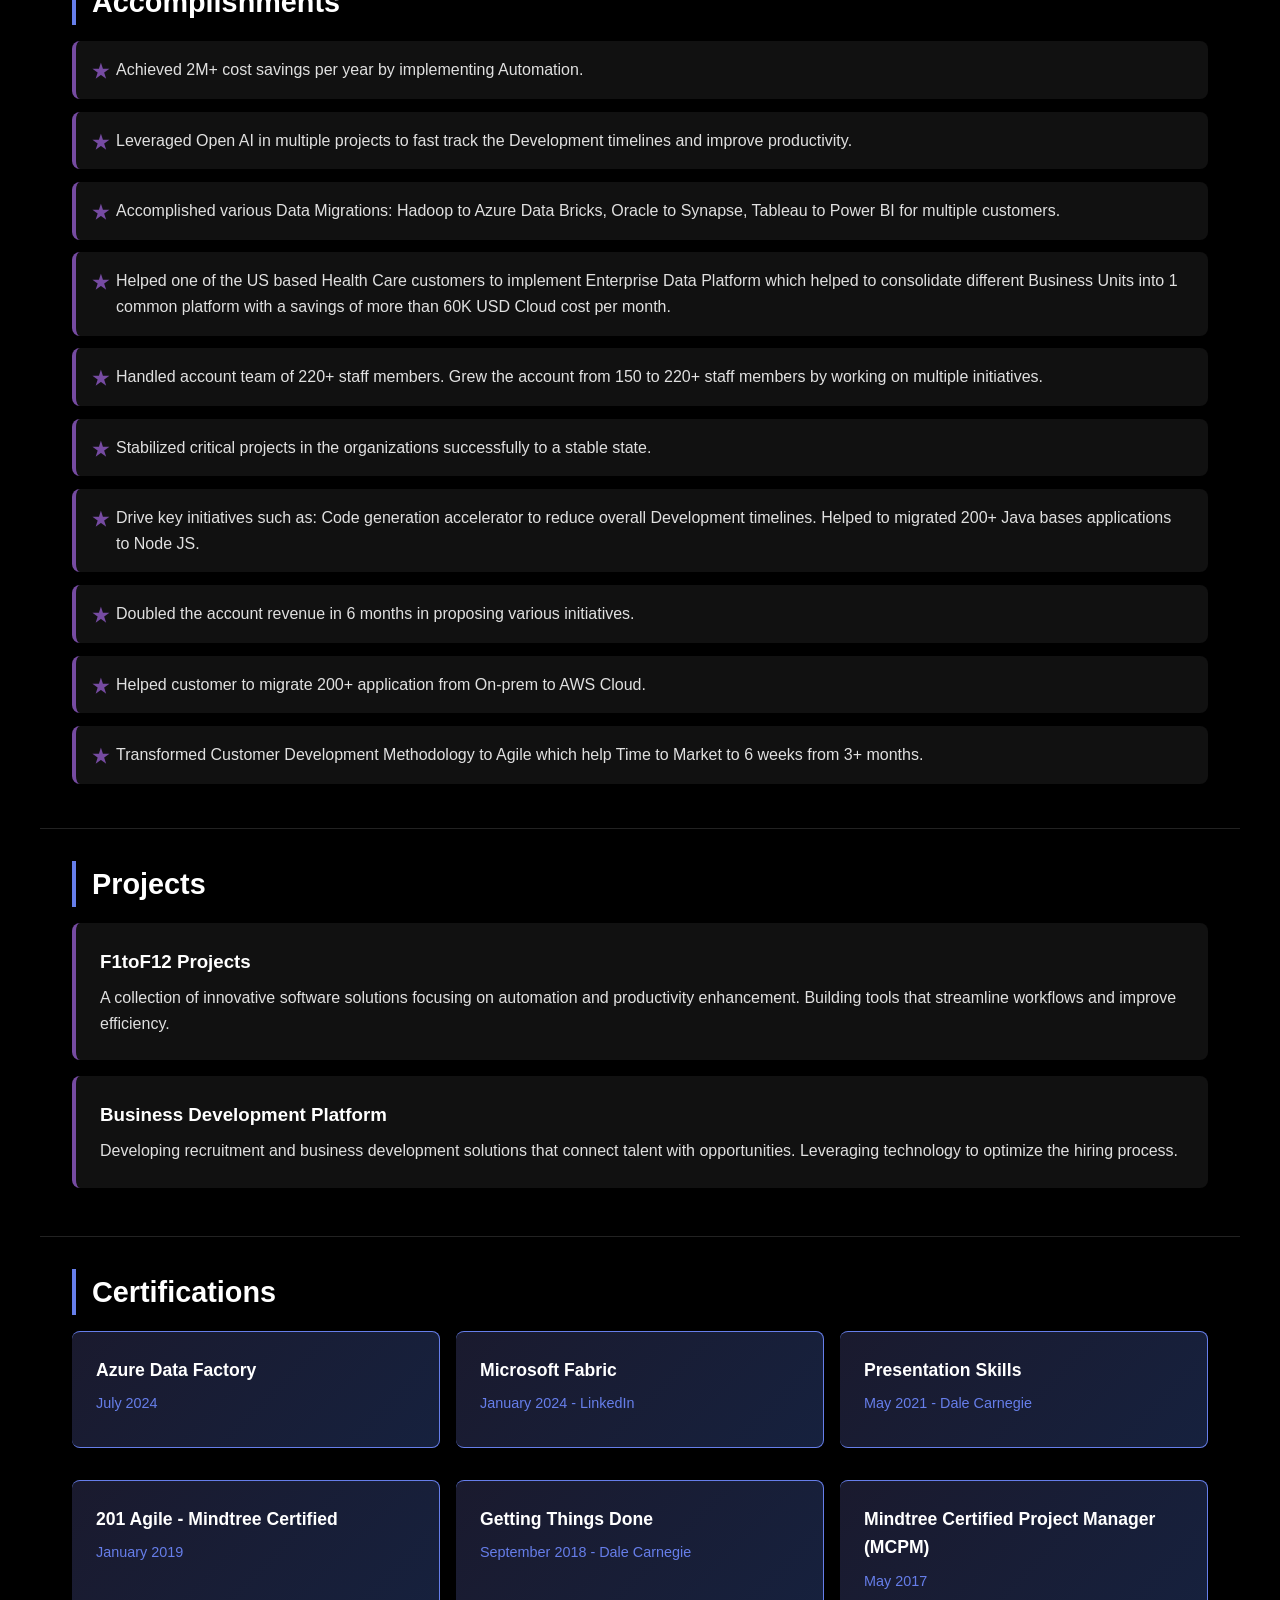
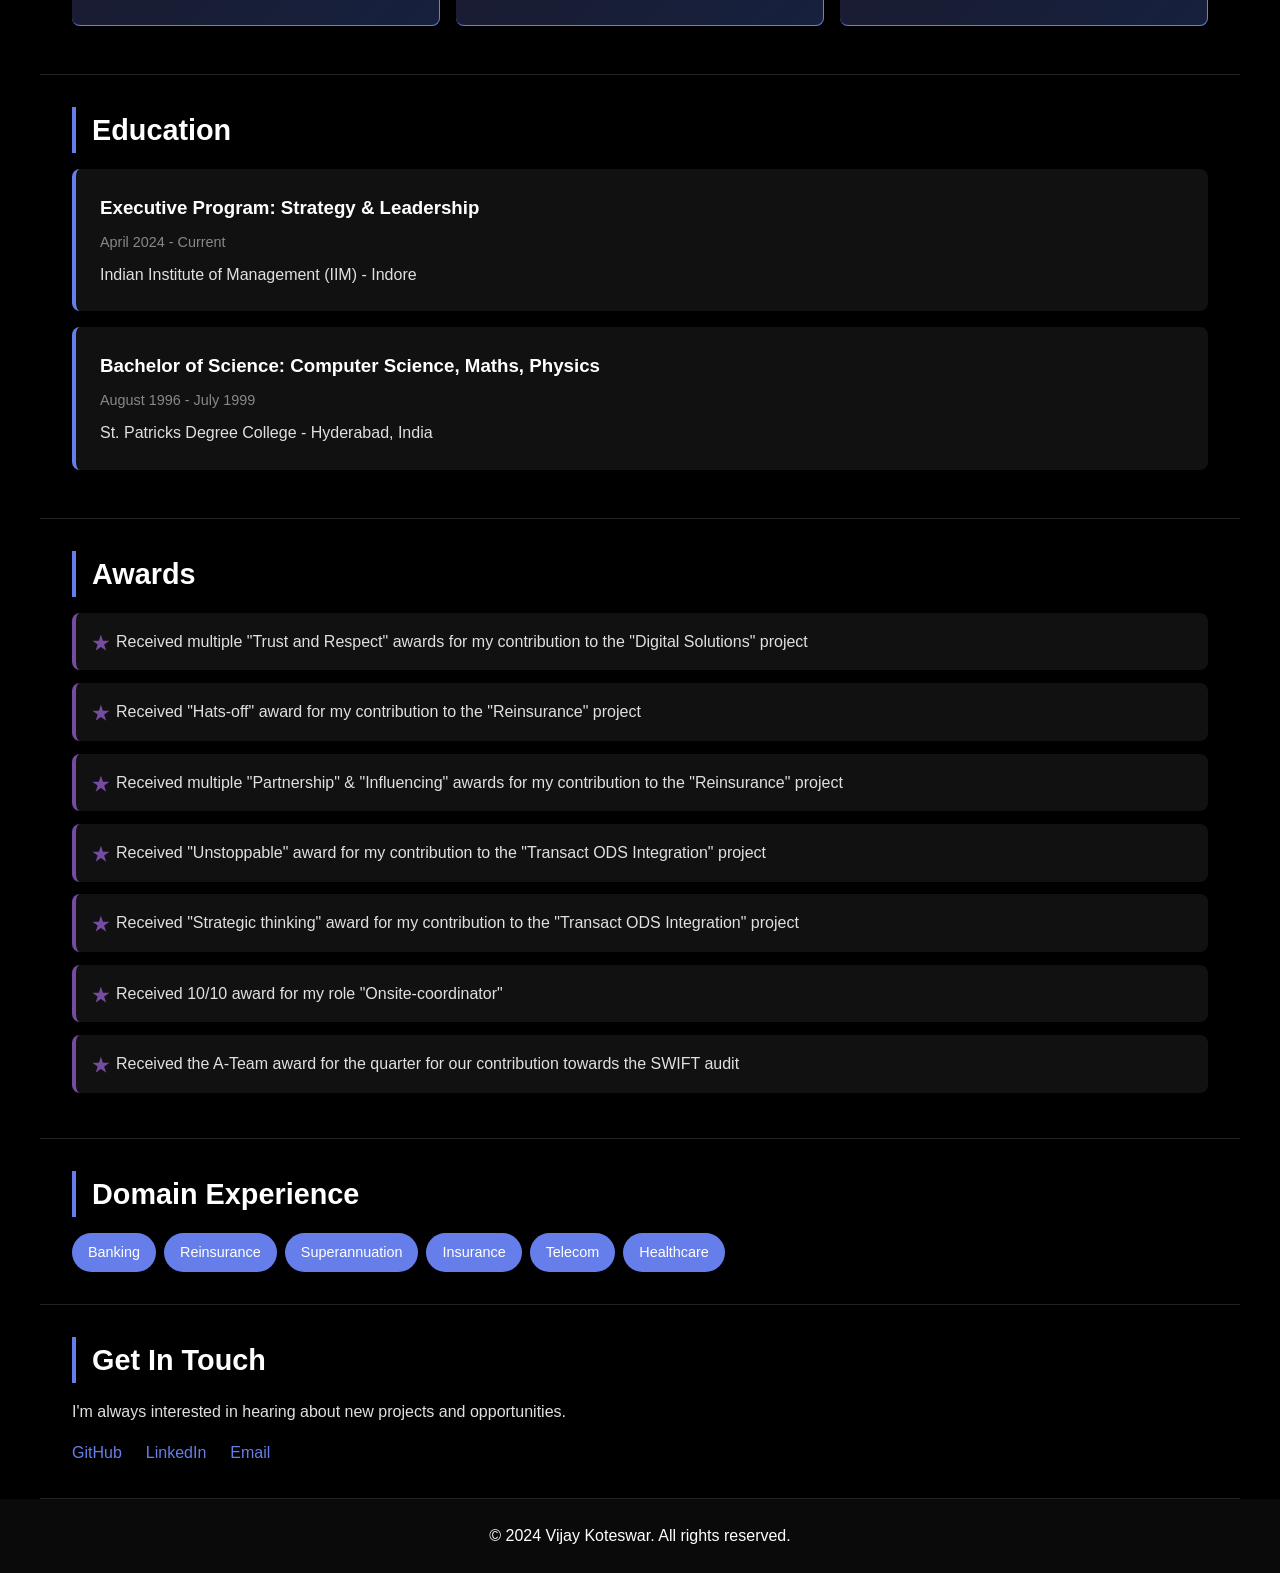
==== commit 086f33fb: "Complete profile updated." ====
--- a/index.html
+++ b/index.html
@@ -9,15 +9,20 @@
         html { scroll-behavior: smooth; scroll-padding-top: 100px; }
         body { font-family: -apple-system, BlinkMacSystemFont, 'Segoe UI', Roboto, Oxygen, Ubuntu, sans-serif; line-height: 1.6; color: #e0e0e0; background: #000; }
         .container { width: 100%; background: #000; }
-        header { background: linear-gradient(135deg, #1a1a2e 0%, #16213e 100%); color: white; padding: 3rem 2rem; text-align: center; }
-        header h1 { font-size: 2.5rem; margin-bottom: 0.5rem; }
-        header p { font-size: 1.2rem; opacity: 0.9; }
-        .profile-pic { width: 150px; height: 150px; border-radius: 50%; border: 4px solid #667eea; margin-bottom: 1rem; object-fit: cover; }
+        header { background: linear-gradient(135deg, #1a1a2e 0%, #16213e 100%); color: white; padding: 2rem; position: sticky; top: 0; z-index: 100; box-shadow: 0 2px 10px rgba(0,0,0,0.5); }
+        .header-content { max-width: 1200px; margin: 0 auto; display: flex; justify-content: space-between; align-items: center; flex-wrap: wrap; gap: 1rem; }
+        .header-left { display: flex; align-items: center; gap: 1.5rem; }
+        .profile-pic { width: 60px; height: 60px; border-radius: 50%; border: 3px solid #667eea; object-fit: cover; }
+        .header-text h1 { font-size: 1.5rem; margin: 0; }
+        .header-text p { font-size: 0.9rem; opacity: 0.9; margin: 0; }
+        nav { display: flex; gap: 1rem; overflow-x: auto; scrollbar-width: thin; scrollbar-color: #667eea #1a1a2e; padding: 0.5rem 0; }
+        nav::-webkit-scrollbar { height: 6px; }
+        nav::-webkit-scrollbar-track { background: #1a1a2e; }
+        nav::-webkit-scrollbar-thumb { background: #667eea; border-radius: 3px; }
+        nav a { color: #e0e0e0; text-decoration: none; font-weight: 600; font-size: 0.95rem; transition: all 0.3s; padding: 0.5rem 1rem; border-radius: 4px; white-space: nowrap; }
+        nav a:hover { color: #667eea; background: rgba(102, 126, 234, 0.1); }
         .about-photo { width: 200px; height: 200px; border-radius: 8px; float: left; margin: 0 2rem 1rem 0; object-fit: cover; border: 3px solid #667eea; }
-        nav { background: #0a0a0a; padding: 1.5rem 2rem; display: flex; gap: 2.5rem; justify-content: center; flex-wrap: wrap; position: sticky; top: 0; z-index: 100; box-shadow: 0 2px 10px rgba(0,0,0,0.5); }
-        nav a { color: #e0e0e0; text-decoration: none; font-weight: 600; font-size: 1.1rem; transition: all 0.3s; padding: 0.5rem 1rem; border-radius: 4px; }
-        nav a:hover { color: #667eea; background: rgba(102, 126, 234, 0.1); }
-        section { padding: 2rem; border-bottom: 1px solid #222; max-width: 1200px; margin: 0 auto; scroll-margin-top: 100px; }
+        section { padding: 2rem; border-bottom: 1px solid #222; max-width: 1200px; margin: 0 auto; scroll-margin-top: 80px; }
         section:last-child { border-bottom: none; }
         h2 { color: #fff; margin-bottom: 1rem; font-size: 1.8rem; border-left: 4px solid #667eea; padding-left: 1rem; }
         .skills { display: flex; flex-wrap: wrap; gap: 0.5rem; margin-top: 1rem; }
@@ -34,6 +39,12 @@
         .experience-item, .cert-item, .award-item { background: #111; padding: 1.5rem; margin-bottom: 1rem; border-radius: 8px; border-left: 4px solid #667eea; }
         .experience-item h3, .cert-item h3, .award-item h3 { color: #fff; margin-bottom: 0.5rem; }
         .experience-item .date, .cert-item .date, .award-item .date { color: #888; font-size: 0.9rem; margin-bottom: 0.5rem; }
+        .timeline { padding: 2rem 0; }
+        .timeline-item { display: grid; grid-template-columns: 200px 1fr; gap: 2rem; padding: 1.5rem 0; border-bottom: 1px solid #333; }
+        .timeline-item:last-child { border-bottom: none; }
+        .timeline-item .date { color: #667eea; font-size: 0.9rem; font-weight: 600; }
+        .timeline-item .content h3 { color: #fff; font-size: 1.2rem; margin-bottom: 0.3rem; }
+        .timeline-item .content .company { color: #888; font-size: 0.95rem; }
         .accomplishments-list { list-style: none; }
         .accomplishments-list li { background: #111; padding: 1rem 1.5rem; margin-bottom: 0.8rem; border-radius: 8px; border-left: 4px solid #764ba2; position: relative; padding-left: 2.5rem; }
         .accomplishments-list li:before { content: "★"; position: absolute; left: 1rem; color: #764ba2; font-weight: bold; font-size: 1.2rem; }
@@ -42,122 +53,149 @@
         .cert-item:hover { transform: translateY(-5px); box-shadow: 0 5px 20px rgba(102, 126, 234, 0.3); }
         .cert-item h3 { font-size: 1.1rem; }
         .cert-item .date { color: #667eea; font-weight: 500; }
-        @media (max-width: 768px) { header h1 { font-size: 2rem; } nav { gap: 1rem; padding: 1rem; } nav a { font-size: 0.95rem; padding: 0.4rem 0.8rem; } section { padding: 1.5rem; } .skills-grid { grid-template-columns: 1fr; gap: 1rem; } .about-photo { float: none; margin: 0 auto 1rem; display: block; } }
+        @media (max-width: 968px) { 
+            .header-content { flex-direction: column; align-items: flex-start; }
+            nav { width: 100%; }
+        }
+        @media (max-width: 768px) { 
+            .header-text h1 { font-size: 1.2rem; }
+            .header-text p { font-size: 0.8rem; }
+            section { padding: 1.5rem; } 
+            .skills-grid { grid-template-columns: 1fr; gap: 1rem; } 
+            .about-photo { float: none; margin: 0 auto 1rem; display: block; }
+            .timeline-item { grid-template-columns: 1fr; gap: 0.5rem; }
+        }
     </style>
 </head>
 <body>
     <div class="container">
         <header>
-            <img src="Vijay-Pic-2025.JPG" alt="Vijay Koteswar" class="profile-pic">
-            <h1>Vijay Koteswar</h1>
-            <p>Director & Technology Delivery Leader</p>
+            <div class="header-content">
+                <div class="header-left">
+                    <img src="Vijay-Pic-2025.JPG" alt="Vijay Koteswar" class="profile-pic">
+                    <div class="header-text">
+                        <h1>Vijay Koteswar</h1>
+                        <p>Director & Technology Delivery Leader</p>
+                    </div>
+                </div>
+                <nav>
+                    <a href="#about">About Me</a>
+                    <a href="#experience">Experience</a>
+                    <a href="#skills">Skills</a>
+                    <a href="#accomplishments">Accomplishments</a>
+                    <a href="#projects">Projects</a>
+                    <a href="#certifications">Certifications</a>
+                    <a href="#education">Education</a>
+                    <a href="#awards">Awards</a>
+                    <a href="#domain">Domain</a>
+                </nav>
+            </div>
         </header>
-        
-        <nav>
-            <a href="#home">Home</a>
-            <a href="#about">About Me</a>
-            <a href="#projects">Projects</a>
-            <a href="#experience">Experience</a>
-            <a href="#skills">Skill Set</a>
-            <a href="#domain">Domain</a>
-            <a href="#accomplishments">Accomplishments</a>
-            <a href="#certifications">Certifications</a>
-            <a href="#education">Education</a>
-            <a href="#awards">Awards</a>
-        </nav>
-        
-        <section id="home">
-            <h2>Welcome</h2>
-            <p>Vijay Kumar Koteswar is a Director in Technology Delivery at Epsilon, based in Bengaluru, with over 20+ years of experience leading large-scale technology programs for strategic customers. He brings strong delivery leadership with a deep focus on data, analytics, and AI enablement, helping organizations translate business priorities into scalable technology solutions and measurable outcomes.</p>
-        </section>
         
         <section id="about">
             <h2>About Me</h2>
             <img src="Vijay-Pic-2025.JPG" alt="Vijay Koteswar" class="about-photo">
-            <p>In my role, I lead end-to-end technology delivery across complex, multi-stream programs spanning data engineering, cloud migrations, analytics platforms, and AI-enabled solutions. I am accountable for delivery governance, risk management, and driving predictable outcomes across build, integration, and run phases. My recent focus includes leading large-scale data and platform migrations from on-premises environments to cloud ecosystems on AWS and Azure.</p>
+            <p>Vijay Kumar Koteswar is a Director in Technology Delivery at Epsilon, based in Bengaluru, with over 20+ years of experience leading large-scale technology programs for strategic customers. He brings strong delivery leadership with a deep focus on data, analytics, and AI enablement, helping organizations translate business priorities into scalable technology solutions and measurable outcomes.</p>
+            <p style="margin-top: 1rem;">In my role, I lead end-to-end technology delivery across complex, multi-stream programs spanning data engineering, cloud migrations, analytics platforms, and AI-enabled solutions. I am accountable for delivery governance, risk management, and driving predictable outcomes across build, integration, and run phases. My recent focus includes leading large-scale data and platform migrations from on-premises environments to cloud ecosystems on AWS and Azure.</p>
             <p style="margin-top: 1rem;">I work closely with product, architecture, and engineering teams to ensure delivery plans are technically sound, operationally scalable, and aligned with business commitments, while continuously improving delivery maturity, quality, and speed.</p>
             <p style="margin-top: 1rem;">At Epsilon, I have played a key role in strengthening technology delivery capabilities by helping establish the Experience Center, designed to support learning and development through hands-on, platform-led training environments. In parallel, I have supported pre-sales efforts by leading the design and development of multiple demo sites and driving integrations with third-party platforms such as LoyLogic and Medallia.</p>
             <p style="margin-top: 1rem;">Prior to Epsilon, I held senior delivery and technology leadership roles at organizations such as LTIMindtree, serving as Technical Manager, Program Manager, Delivery Manager, and Delivery Director. I hold a Bachelor's degree in Computer Science and have pursued leadership development at IIM-Indore, focused on Strategy and Leadership.</p>
         </section>
         
-        <section id="projects">
-            <h2>Projects</h2>
-            <div class="project">
-                <h3>F1toF12 Projects</h3>
-                <p>A collection of innovative software solutions focusing on automation and productivity enhancement. Building tools that streamline workflows and improve efficiency.</p>
-            </div>
-            <div class="project">
-                <h3>Business Development Platform</h3>
-                <p>Developing recruitment and business development solutions that connect talent with opportunities. Leveraging technology to optimize the hiring process.</p>
-            </div>
-        </section>
-        
         <section id="experience">
-            <h2>Experience</h2>
-            <div class="experience-item">
-                <h3>Director</h3>
-                <div class="date">April 2025 - Current</div>
-                <p>Epsilon, Bengaluru, India</p>
-            </div>
-            <div class="experience-item">
-                <h3>Consultant</h3>
-                <div class="date">January 2025 - March 2025</div>
-                <p>Alfahive Pvt Ltd, Bengaluru, India</p>
-            </div>
-            <div class="experience-item">
-                <h3>Senior Director</h3>
-                <div class="date">July 2023 - November 2024</div>
-                <p>WinWire Technologies, Bengaluru, India</p>
-            </div>
-            <div class="experience-item">
-                <h3>Senior Director – Project Management</h3>
-                <div class="date">September 2019 - June 2023</div>
-                <p>LTIMindtree Ltd., Bengaluru, India</p>
-            </div>
-            <div class="experience-item">
-                <h3>Delivery Manager</h3>
-                <div class="date">November 2017 - August 2019</div>
-                <p>Mindtree Ltd., Sydney</p>
-            </div>
-            <div class="experience-item">
-                <h3>Senior Project Manager</h3>
-                <div class="date">May 2015 - October 2017</div>
-                <p>Mindtree Ltd., Bengaluru, India</p>
-            </div>
-            <div class="experience-item">
-                <h3>Technical Manager</h3>
-                <div class="date">October 2013 - December 2015</div>
-                <p>Mindtree Ltd., Bengaluru, India</p>
-            </div>
-            <div class="experience-item">
-                <h3>Technical Lead</h3>
-                <div class="date">January 2008 - June 2013</div>
-                <p>Mindtree Ltd., Bengaluru, India</p>
-            </div>
-            <div class="experience-item">
-                <h3>Senior Software Engineer</h3>
-                <div class="date">June 2006 - October 2007</div>
-                <p>Wipro Technologies, Hyderabad, India</p>
-            </div>
-            <div class="experience-item">
-                <h3>Technical Analyst</h3>
-                <div class="date">October 2005 - May 2006</div>
-                <p>IBM, Bengaluru, India</p>
-            </div>
-            <div class="experience-item">
-                <h3>Technical Analyst</h3>
-                <div class="date">April 2004 - September 2005</div>
-                <p>HTMT, Bengaluru, India</p>
-            </div>
-            <div class="experience-item">
-                <h3>Software Developer</h3>
-                <div class="date">July 2003 - April 2004</div>
-                <p>ECI, Hyderabad, India</p>
-            </div>
-            <div class="experience-item">
-                <h3>Programmer</h3>
-                <div class="date">January 2000 - July 2003</div>
-                <p>Image Infosys, Hyderabad, India</p>
+            <h2>Career Progression</h2>
+            <div class="timeline">
+                <div class="timeline-item">
+                    <div class="date">April 2025 - Current</div>
+                    <div class="content">
+                        <h3>Director - Technology Delivery</h3>
+                        <div class="company">Epsilon, Bengaluru, India</div>
+                    </div>
+                </div>
+                <div class="timeline-item">
+                    <div class="date">January 2025 - March 2025</div>
+                    <div class="content">
+                        <h3>Consultant</h3>
+                        <div class="company">Alfahive Pvt Ltd, Bengaluru, India</div>
+                    </div>
+                </div>
+                <div class="timeline-item">
+                    <div class="date">July 2023 - November 2024</div>
+                    <div class="content">
+                        <h3>Senior Director</h3>
+                        <div class="company">WinWire Technologies, Bengaluru, India</div>
+                    </div>
+                </div>
+                <div class="timeline-item">
+                    <div class="date">September 2019 - June 2023</div>
+                    <div class="content">
+                        <h3>Senior Director - Project Management</h3>
+                        <div class="company">LTIMindtree Ltd., Bengaluru, India</div>
+                    </div>
+                </div>
+                <div class="timeline-item">
+                    <div class="date">November 2017 - August 2019</div>
+                    <div class="content">
+                        <h3>Delivery Manager</h3>
+                        <div class="company">Mindtree Ltd., Sydney, Australia</div>
+                    </div>
+                </div>
+                <div class="timeline-item">
+                    <div class="date">May 2015 - October 2017</div>
+                    <div class="content">
+                        <h3>Senior Project Manager</h3>
+                        <div class="company">Mindtree Ltd., Bengaluru, India</div>
+                    </div>
+                </div>
+                <div class="timeline-item">
+                    <div class="date">October 2013 - December 2015</div>
+                    <div class="content">
+                        <h3>Technical Manager</h3>
+                        <div class="company">Mindtree Ltd., Bengaluru, India</div>
+                    </div>
+                </div>
+                <div class="timeline-item">
+                    <div class="date">January 2008 - June 2013</div>
+                    <div class="content">
+                        <h3>Technical Lead</h3>
+                        <div class="company">Mindtree Ltd., Bengaluru, India</div>
+                    </div>
+                </div>
+                <div class="timeline-item">
+                    <div class="date">June 2006 - October 2007</div>
+                    <div class="content">
+                        <h3>Senior Software Engineer</h3>
+                        <div class="company">Wipro Technologies, Hyderabad, India</div>
+                    </div>
+                </div>
+                <div class="timeline-item">
+                    <div class="date">October 2005 - May 2006</div>
+                    <div class="content">
+                        <h3>Technical Analyst</h3>
+                        <div class="company">IBM, Bengaluru, India</div>
+                    </div>
+                </div>
+                <div class="timeline-item">
+                    <div class="date">April 2004 - September 2005</div>
+                    <div class="content">
+                        <h3>Technical Analyst</h3>
+                        <div class="company">HTMT, Bengaluru, India</div>
+                    </div>
+                </div>
+                <div class="timeline-item">
+                    <div class="date">July 2003 - April 2004</div>
+                    <div class="content">
+                        <h3>Software Developer</h3>
+                        <div class="company">ECI, Hyderabad, India</div>
+                    </div>
+                </div>
+                <div class="timeline-item">
+                    <div class="date">January 2000 - July 2003</div>
+                    <div class="content">
+                        <h3>Programmer</h3>
+                        <div class="company">Image Infosys, Hyderabad, India</div>
+                    </div>
+                </div>
             </div>
         </section>
         
@@ -262,18 +300,6 @@
                         </div>
                     </div>
                 </div>
-            </div>
-        </section>
-        
-        <section id="domain">
-            <h2>Domain Experience</h2>
-            <div class="skills">
-                <span class="skill">Banking</span>
-                <span class="skill">Reinsurance</span>
-                <span class="skill">Superannuation</span>
-                <span class="skill">Insurance</span>
-                <span class="skill">Telecom</span>
-                <span class="skill">Healthcare</span>
             </div>
         </section>
         
@@ -293,6 +319,18 @@
             </ul>
         </section>
         
+        <section id="projects">
+            <h2>Projects</h2>
+            <div class="project">
+                <h3>F1toF12 Projects</h3>
+                <p>A collection of innovative software solutions focusing on automation and productivity enhancement. Building tools that streamline workflows and improve efficiency.</p>
+            </div>
+            <div class="project">
+                <h3>Business Development Platform</h3>
+                <p>Developing recruitment and business development solutions that connect talent with opportunities. Leveraging technology to optimize the hiring process.</p>
+            </div>
+        </section>
+        
         <section id="certifications">
             <h2>Certifications</h2>
             <div class="cert-grid">
@@ -339,15 +377,26 @@
         
         <section id="awards">
             <h2>Awards</h2>
-            <div class="award-item">
-                <h3>Innovation Excellence Award</h3>
-                <div class="date">2024</div>
-                <p>Recognized for outstanding contributions to software innovation and technical leadership.</p>
-            </div>
-            <div class="award-item">
-                <h3>Technical Excellence Recognition</h3>
-                <div class="date">2023</div>
-                <p>Awarded for exceptional performance in delivering high-quality software solutions.</p>
+            <ul class="accomplishments-list">
+                <li>Received multiple "Trust and Respect" awards for my contribution to the "Digital Solutions" project</li>
+                <li>Received "Hats-off" award for my contribution to the "Reinsurance" project</li>
+                <li>Received multiple "Partnership" & "Influencing" awards for my contribution to the "Reinsurance" project</li>
+                <li>Received "Unstoppable" award for my contribution to the "Transact ODS Integration" project</li>
+                <li>Received "Strategic thinking" award for my contribution to the "Transact ODS Integration" project</li>
+                <li>Received 10/10 award for my role "Onsite-coordinator"</li>
+                <li>Received the A-Team award for the quarter for our contribution towards the SWIFT audit</li>
+            </ul>
+        </section>
+        
+        <section id="domain">
+            <h2>Domain Experience</h2>
+            <div class="skills">
+                <span class="skill">Banking</span>
+                <span class="skill">Reinsurance</span>
+                <span class="skill">Superannuation</span>
+                <span class="skill">Insurance</span>
+                <span class="skill">Telecom</span>
+                <span class="skill">Healthcare</span>
             </div>
         </section>
         
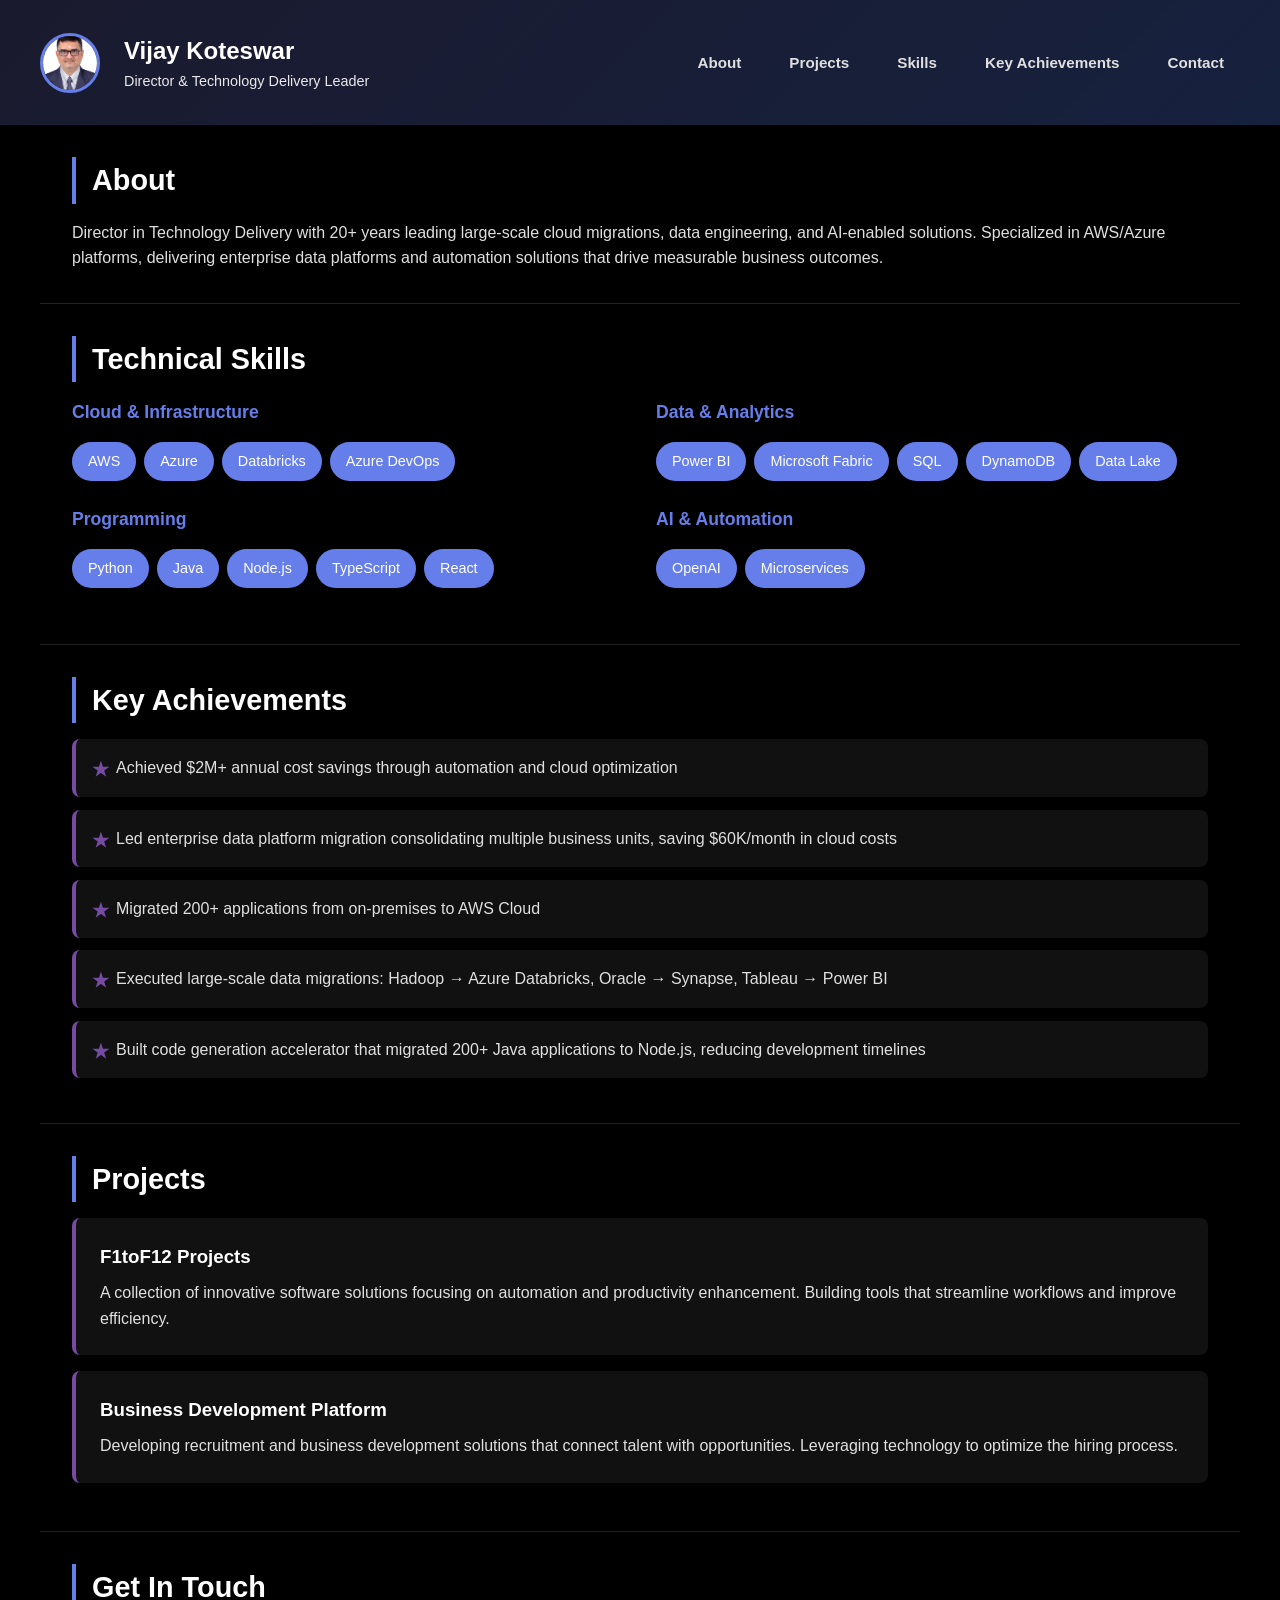
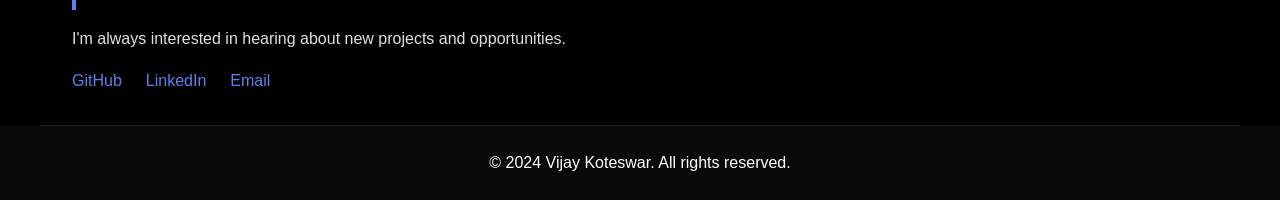
==== commit dd38cd81: "Simplified profile changes." ====
--- a/index.html
+++ b/index.html
@@ -21,8 +21,9 @@
         nav::-webkit-scrollbar-thumb { background: #667eea; border-radius: 3px; }
         nav a { color: #e0e0e0; text-decoration: none; font-weight: 600; font-size: 0.95rem; transition: all 0.3s; padding: 0.5rem 1rem; border-radius: 4px; white-space: nowrap; }
         nav a:hover { color: #667eea; background: rgba(102, 126, 234, 0.1); }
-        .about-photo { width: 200px; height: 200px; border-radius: 8px; float: left; margin: 0 2rem 1rem 0; object-fit: cover; border: 3px solid #667eea; }
-        section { padding: 2rem; border-bottom: 1px solid #222; max-width: 1200px; margin: 0 auto; scroll-margin-top: 80px; }
+
+        section { padding: 2rem; border-bottom: 1px solid #222; max-width: 1200px; margin: 0 auto; scroll-margin-top: 80px; opacity: 0; transform: translateY(30px); transition: opacity 0.6s ease, transform 0.6s ease; }
+        section.visible { opacity: 1; transform: translateY(0); }
         section:last-child { border-bottom: none; }
         h2 { color: #fff; margin-bottom: 1rem; font-size: 1.8rem; border-left: 4px solid #667eea; padding-left: 1rem; }
         .skills { display: flex; flex-wrap: wrap; gap: 0.5rem; margin-top: 1rem; }
@@ -36,15 +37,7 @@
         .contact-links a { color: #667eea; text-decoration: none; font-weight: 500; }
         .contact-links a:hover { text-decoration: underline; }
         footer { background: #0a0a0a; color: white; text-align: center; padding: 1.5rem; }
-        .experience-item, .cert-item, .award-item { background: #111; padding: 1.5rem; margin-bottom: 1rem; border-radius: 8px; border-left: 4px solid #667eea; }
-        .experience-item h3, .cert-item h3, .award-item h3 { color: #fff; margin-bottom: 0.5rem; }
-        .experience-item .date, .cert-item .date, .award-item .date { color: #888; font-size: 0.9rem; margin-bottom: 0.5rem; }
-        .timeline { padding: 2rem 0; }
-        .timeline-item { display: grid; grid-template-columns: 200px 1fr; gap: 2rem; padding: 1.5rem 0; border-bottom: 1px solid #333; }
-        .timeline-item:last-child { border-bottom: none; }
-        .timeline-item .date { color: #667eea; font-size: 0.9rem; font-weight: 600; }
-        .timeline-item .content h3 { color: #fff; font-size: 1.2rem; margin-bottom: 0.3rem; }
-        .timeline-item .content .company { color: #888; font-size: 0.95rem; }
+
         .accomplishments-list { list-style: none; }
         .accomplishments-list li { background: #111; padding: 1rem 1.5rem; margin-bottom: 0.8rem; border-radius: 8px; border-left: 4px solid #764ba2; position: relative; padding-left: 2.5rem; }
         .accomplishments-list li:before { content: "★"; position: absolute; left: 1rem; color: #764ba2; font-weight: bold; font-size: 1.2rem; }
@@ -61,9 +54,7 @@
             .header-text h1 { font-size: 1.2rem; }
             .header-text p { font-size: 0.8rem; }
             section { padding: 1.5rem; } 
-            .skills-grid { grid-template-columns: 1fr; gap: 1rem; } 
-            .about-photo { float: none; margin: 0 auto 1rem; display: block; }
-            .timeline-item { grid-template-columns: 1fr; gap: 0.5rem; }
+            .skills-grid { grid-template-columns: 1fr; gap: 1rem; }
         }
     </style>
 </head>
@@ -79,224 +70,61 @@
                     </div>
                 </div>
                 <nav>
-                    <a href="#about">About Me</a>
-                    <a href="#experience">Experience</a>
+                    <a href="#about">About</a>
+                    <a href="#projects">Projects</a>
                     <a href="#skills">Skills</a>
-                    <a href="#accomplishments">Accomplishments</a>
-                    <a href="#projects">Projects</a>
-                    <a href="#certifications">Certifications</a>
-                    <a href="#education">Education</a>
-                    <a href="#awards">Awards</a>
-                    <a href="#domain">Domain</a>
+                    <a href="#accomplishments">Key Achievements</a>
+                    <a href="#contact">Contact</a>
                 </nav>
             </div>
         </header>
         
         <section id="about">
-            <h2>About Me</h2>
-            <img src="Vijay-Pic-2025.JPG" alt="Vijay Koteswar" class="about-photo">
-            <p>Vijay Kumar Koteswar is a Director in Technology Delivery at Epsilon, based in Bengaluru, with over 20+ years of experience leading large-scale technology programs for strategic customers. He brings strong delivery leadership with a deep focus on data, analytics, and AI enablement, helping organizations translate business priorities into scalable technology solutions and measurable outcomes.</p>
-            <p style="margin-top: 1rem;">In my role, I lead end-to-end technology delivery across complex, multi-stream programs spanning data engineering, cloud migrations, analytics platforms, and AI-enabled solutions. I am accountable for delivery governance, risk management, and driving predictable outcomes across build, integration, and run phases. My recent focus includes leading large-scale data and platform migrations from on-premises environments to cloud ecosystems on AWS and Azure.</p>
-            <p style="margin-top: 1rem;">I work closely with product, architecture, and engineering teams to ensure delivery plans are technically sound, operationally scalable, and aligned with business commitments, while continuously improving delivery maturity, quality, and speed.</p>
-            <p style="margin-top: 1rem;">At Epsilon, I have played a key role in strengthening technology delivery capabilities by helping establish the Experience Center, designed to support learning and development through hands-on, platform-led training environments. In parallel, I have supported pre-sales efforts by leading the design and development of multiple demo sites and driving integrations with third-party platforms such as LoyLogic and Medallia.</p>
-            <p style="margin-top: 1rem;">Prior to Epsilon, I held senior delivery and technology leadership roles at organizations such as LTIMindtree, serving as Technical Manager, Program Manager, Delivery Manager, and Delivery Director. I hold a Bachelor's degree in Computer Science and have pursued leadership development at IIM-Indore, focused on Strategy and Leadership.</p>
+            <h2>About</h2>
+            <p>Director in Technology Delivery with 20+ years leading large-scale cloud migrations, data engineering, and AI-enabled solutions. Specialized in AWS/Azure platforms, delivering enterprise data platforms and automation solutions that drive measurable business outcomes.</p>
         </section>
-        
-        <section id="experience">
-            <h2>Career Progression</h2>
-            <div class="timeline">
-                <div class="timeline-item">
-                    <div class="date">April 2025 - Current</div>
-                    <div class="content">
-                        <h3>Director - Technology Delivery</h3>
-                        <div class="company">Epsilon, Bengaluru, India</div>
-                    </div>
-                </div>
-                <div class="timeline-item">
-                    <div class="date">January 2025 - March 2025</div>
-                    <div class="content">
-                        <h3>Consultant</h3>
-                        <div class="company">Alfahive Pvt Ltd, Bengaluru, India</div>
-                    </div>
-                </div>
-                <div class="timeline-item">
-                    <div class="date">July 2023 - November 2024</div>
-                    <div class="content">
-                        <h3>Senior Director</h3>
-                        <div class="company">WinWire Technologies, Bengaluru, India</div>
-                    </div>
-                </div>
-                <div class="timeline-item">
-                    <div class="date">September 2019 - June 2023</div>
-                    <div class="content">
-                        <h3>Senior Director - Project Management</h3>
-                        <div class="company">LTIMindtree Ltd., Bengaluru, India</div>
-                    </div>
-                </div>
-                <div class="timeline-item">
-                    <div class="date">November 2017 - August 2019</div>
-                    <div class="content">
-                        <h3>Delivery Manager</h3>
-                        <div class="company">Mindtree Ltd., Sydney, Australia</div>
-                    </div>
-                </div>
-                <div class="timeline-item">
-                    <div class="date">May 2015 - October 2017</div>
-                    <div class="content">
-                        <h3>Senior Project Manager</h3>
-                        <div class="company">Mindtree Ltd., Bengaluru, India</div>
-                    </div>
-                </div>
-                <div class="timeline-item">
-                    <div class="date">October 2013 - December 2015</div>
-                    <div class="content">
-                        <h3>Technical Manager</h3>
-                        <div class="company">Mindtree Ltd., Bengaluru, India</div>
-                    </div>
-                </div>
-                <div class="timeline-item">
-                    <div class="date">January 2008 - June 2013</div>
-                    <div class="content">
-                        <h3>Technical Lead</h3>
-                        <div class="company">Mindtree Ltd., Bengaluru, India</div>
-                    </div>
-                </div>
-                <div class="timeline-item">
-                    <div class="date">June 2006 - October 2007</div>
-                    <div class="content">
-                        <h3>Senior Software Engineer</h3>
-                        <div class="company">Wipro Technologies, Hyderabad, India</div>
-                    </div>
-                </div>
-                <div class="timeline-item">
-                    <div class="date">October 2005 - May 2006</div>
-                    <div class="content">
-                        <h3>Technical Analyst</h3>
-                        <div class="company">IBM, Bengaluru, India</div>
-                    </div>
-                </div>
-                <div class="timeline-item">
-                    <div class="date">April 2004 - September 2005</div>
-                    <div class="content">
-                        <h3>Technical Analyst</h3>
-                        <div class="company">HTMT, Bengaluru, India</div>
-                    </div>
-                </div>
-                <div class="timeline-item">
-                    <div class="date">July 2003 - April 2004</div>
-                    <div class="content">
-                        <h3>Software Developer</h3>
-                        <div class="company">ECI, Hyderabad, India</div>
-                    </div>
-                </div>
-                <div class="timeline-item">
-                    <div class="date">January 2000 - July 2003</div>
-                    <div class="content">
-                        <h3>Programmer</h3>
-                        <div class="company">Image Infosys, Hyderabad, India</div>
-                    </div>
-                </div>
-            </div>
-        </section>
+
         
         <section id="skills">
-            <h2>Skill Set</h2>
+            <h2>Technical Skills</h2>
             <div class="skills-grid">
                 <div>
                     <div class="skill-category">
-                        <h3>Cloud Technologies</h3>
+                        <h3>Cloud & Infrastructure</h3>
                         <div class="skills">
+                            <span class="skill">AWS</span>
                             <span class="skill">Azure</span>
-                            <span class="skill">AWS</span>
+                            <span class="skill">Databricks</span>
+                            <span class="skill">Azure DevOps</span>
                         </div>
                     </div>
                     <div class="skill-category">
-                        <h3>Programming Languages</h3>
+                        <h3>Programming</h3>
                         <div class="skills">
-                            <span class="skill">C</span>
-                            <span class="skill">C++</span>
                             <span class="skill">Python</span>
                             <span class="skill">Java</span>
-                            <span class="skill">J2EE</span>
-                            <span class="skill">.Net</span>
-                            <span class="skill">Microservices</span>
-                            <span class="skill">Data Structures</span>
-                        </div>
-                    </div>
-                    <div class="skill-category">
-                        <h3>UI Technologies</h3>
-                        <div class="skills">
-                            <span class="skill">HTML</span>
-                            <span class="skill">CSS</span>
-                            <span class="skill">JavaScript</span>
-                            <span class="skill">React JS</span>
+                            <span class="skill">Node.js</span>
                             <span class="skill">TypeScript</span>
-                            <span class="skill">Node JS</span>
-                        </div>
-                    </div>
-                    <div class="skill-category">
-                        <h3>Data & Analytics</h3>
-                        <div class="skills">
-                            <span class="skill">Data Analytics</span>
-                            <span class="skill">Power BI</span>
-                            <span class="skill">MSFT Fabric</span>
-                            <span class="skill">Data Lake</span>
-                        </div>
-                    </div>
-                    <div class="skill-category">
-                        <h3>Databases</h3>
-                        <div class="skills">
-                            <span class="skill">SQL</span>
-                            <span class="skill">Oracle</span>
-                            <span class="skill">DynamoDB</span>
-                            <span class="skill">MySQL</span>
-                            <span class="skill">Databricks</span>
-                            <span class="skill">Access</span>
+                            <span class="skill">React</span>
                         </div>
                     </div>
                 </div>
                 <div>
                     <div class="skill-category">
-                        <h3>Tools</h3>
+                        <h3>Data & Analytics</h3>
                         <div class="skills">
-                            <span class="skill">Jira</span>
-                            <span class="skill">VersionOne</span>
-                            <span class="skill">Confluence</span>
-                            <span class="skill">Azure DevOps</span>
-                            <span class="skill">MPP</span>
-                            <span class="skill">Splunk</span>
-                            <span class="skill">App Dynamics</span>
-                            <span class="skill">Service Now</span>
+                            <span class="skill">Power BI</span>
+                            <span class="skill">Microsoft Fabric</span>
+                            <span class="skill">SQL</span>
+                            <span class="skill">DynamoDB</span>
+                            <span class="skill">Data Lake</span>
                         </div>
                     </div>
                     <div class="skill-category">
-                        <h3>Operating Systems</h3>
+                        <h3>AI & Automation</h3>
                         <div class="skills">
-                            <span class="skill">Windows</span>
-                            <span class="skill">Linux</span>
-                            <span class="skill">UNIX</span>
-                        </div>
-                    </div>
-                    <div class="skill-category">
-                        <h3>AI</h3>
-                        <div class="skills">
-                            <span class="skill">ChatGPT</span>
                             <span class="skill">OpenAI</span>
-                        </div>
-                    </div>
-                    <div class="skill-category">
-                        <h3>Leadership & Management</h3>
-                        <div class="skills">
-                            <span class="skill">Key Performance Indicators</span>
-                            <span class="skill">Stakeholder Management</span>
-                            <span class="skill">Project Management</span>
-                            <span class="skill">Strategic Planning</span>
-                            <span class="skill">Collaborative Leadership</span>
-                            <span class="skill">Business Development & Sales</span>
-                            <span class="skill">Budget Management</span>
-                            <span class="skill">Forecast</span>
-                            <span class="skill">Organizational Development</span>
-                            <span class="skill">Market Understanding</span>
+                            <span class="skill">Microservices</span>
                         </div>
                     </div>
                 </div>
@@ -304,18 +132,13 @@
         </section>
         
         <section id="accomplishments">
-            <h2>Accomplishments</h2>
+            <h2>Key Achievements</h2>
             <ul class="accomplishments-list">
-                <li>Achieved 2M+ cost savings per year by implementing Automation.</li>
-                <li>Leveraged Open AI in multiple projects to fast track the Development timelines and improve productivity.</li>
-                <li>Accomplished various Data Migrations: Hadoop to Azure Data Bricks, Oracle to Synapse, Tableau to Power BI for multiple customers.</li>
-                <li>Helped one of the US based Health Care customers to implement Enterprise Data Platform which helped to consolidate different Business Units into 1 common platform with a savings of more than 60K USD Cloud cost per month.</li>
-                <li>Handled account team of 220+ staff members. Grew the account from 150 to 220+ staff members by working on multiple initiatives.</li>
-                <li>Stabilized critical projects in the organizations successfully to a stable state.</li>
-                <li>Drive key initiatives such as: Code generation accelerator to reduce overall Development timelines. Helped to migrated 200+ Java bases applications to Node JS.</li>
-                <li>Doubled the account revenue in 6 months in proposing various initiatives.</li>
-                <li>Helped customer to migrate 200+ application from On-prem to AWS Cloud.</li>
-                <li>Transformed Customer Development Methodology to Agile which help Time to Market to 6 weeks from 3+ months.</li>
+                <li>Achieved $2M+ annual cost savings through automation and cloud optimization</li>
+                <li>Led enterprise data platform migration consolidating multiple business units, saving $60K/month in cloud costs</li>
+                <li>Migrated 200+ applications from on-premises to AWS Cloud</li>
+                <li>Executed large-scale data migrations: Hadoop → Azure Databricks, Oracle → Synapse, Tableau → Power BI</li>
+                <li>Built code generation accelerator that migrated 200+ Java applications to Node.js, reducing development timelines</li>
             </ul>
         </section>
         
@@ -331,74 +154,7 @@
             </div>
         </section>
         
-        <section id="certifications">
-            <h2>Certifications</h2>
-            <div class="cert-grid">
-                <div class="cert-item">
-                    <h3>Azure Data Factory</h3>
-                    <div class="date">July 2024</div>
-                </div>
-                <div class="cert-item">
-                    <h3>Microsoft Fabric</h3>
-                    <div class="date">January 2024 - LinkedIn</div>
-                </div>
-                <div class="cert-item">
-                    <h3>Presentation Skills</h3>
-                    <div class="date">May 2021 - Dale Carnegie</div>
-                </div>
-                <div class="cert-item">
-                    <h3>201 Agile - Mindtree Certified</h3>
-                    <div class="date">January 2019</div>
-                </div>
-                <div class="cert-item">
-                    <h3>Getting Things Done</h3>
-                    <div class="date">September 2018 - Dale Carnegie</div>
-                </div>
-                <div class="cert-item">
-                    <h3>Mindtree Certified Project Manager (MCPM)</h3>
-                    <div class="date">May 2017</div>
-                </div>
-            </div>
-        </section>
-        
-        <section id="education">
-            <h2>Education</h2>
-            <div class="experience-item">
-                <h3>Executive Program: Strategy & Leadership</h3>
-                <div class="date">April 2024 - Current</div>
-                <p>Indian Institute of Management (IIM) - Indore</p>
-            </div>
-            <div class="experience-item">
-                <h3>Bachelor of Science: Computer Science, Maths, Physics</h3>
-                <div class="date">August 1996 - July 1999</div>
-                <p>St. Patricks Degree College - Hyderabad, India</p>
-            </div>
-        </section>
-        
-        <section id="awards">
-            <h2>Awards</h2>
-            <ul class="accomplishments-list">
-                <li>Received multiple "Trust and Respect" awards for my contribution to the "Digital Solutions" project</li>
-                <li>Received "Hats-off" award for my contribution to the "Reinsurance" project</li>
-                <li>Received multiple "Partnership" & "Influencing" awards for my contribution to the "Reinsurance" project</li>
-                <li>Received "Unstoppable" award for my contribution to the "Transact ODS Integration" project</li>
-                <li>Received "Strategic thinking" award for my contribution to the "Transact ODS Integration" project</li>
-                <li>Received 10/10 award for my role "Onsite-coordinator"</li>
-                <li>Received the A-Team award for the quarter for our contribution towards the SWIFT audit</li>
-            </ul>
-        </section>
-        
-        <section id="domain">
-            <h2>Domain Experience</h2>
-            <div class="skills">
-                <span class="skill">Banking</span>
-                <span class="skill">Reinsurance</span>
-                <span class="skill">Superannuation</span>
-                <span class="skill">Insurance</span>
-                <span class="skill">Telecom</span>
-                <span class="skill">Healthcare</span>
-            </div>
-        </section>
+
         
         <section id="contact">
             <h2>Get In Touch</h2>
@@ -414,5 +170,16 @@
             <p>&copy; 2024 Vijay Koteswar. All rights reserved.</p>
         </footer>
     </div>
+    <script>
+        const sections = document.querySelectorAll('section');
+        const observer = new IntersectionObserver((entries) => {
+            entries.forEach(entry => {
+                if (entry.isIntersecting) {
+                    entry.target.classList.add('visible');
+                }
+            });
+        }, { threshold: 0.1 });
+        sections.forEach(section => observer.observe(section));
+    </script>
 </body>
 </html>
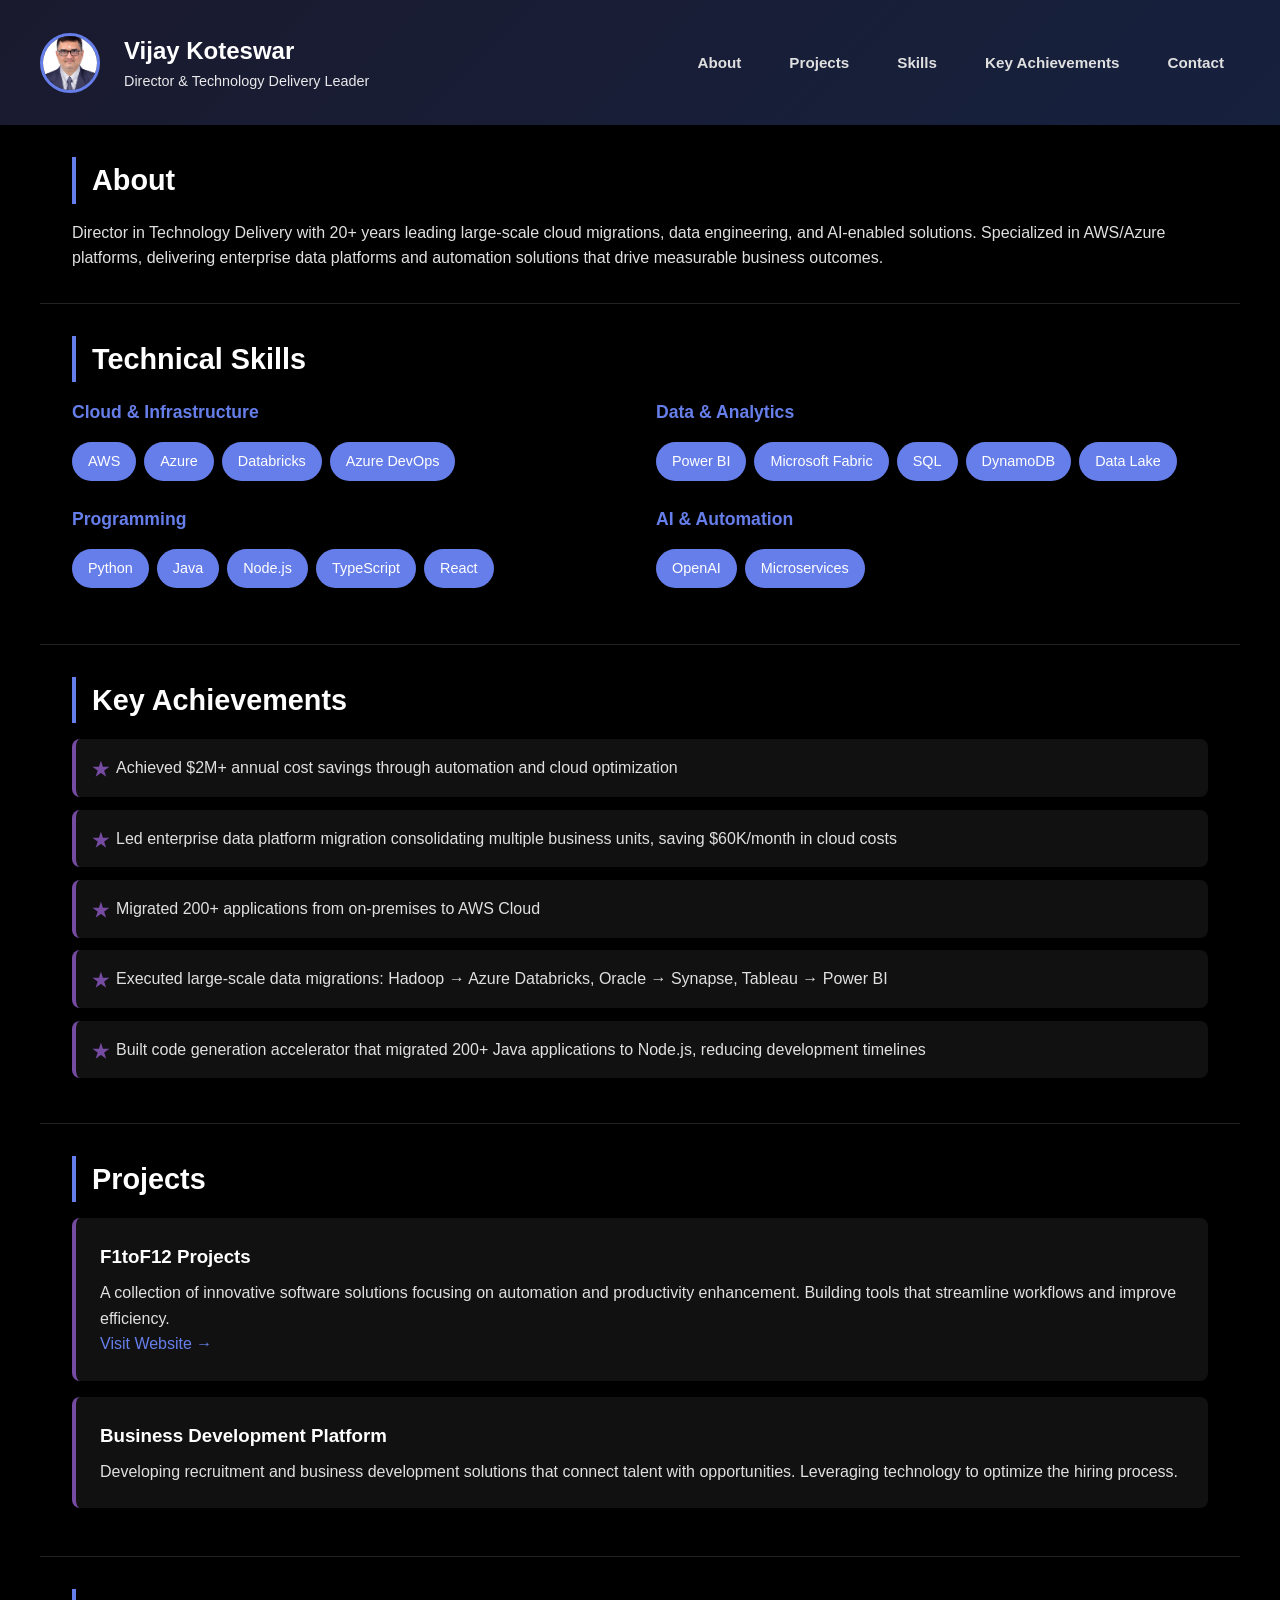
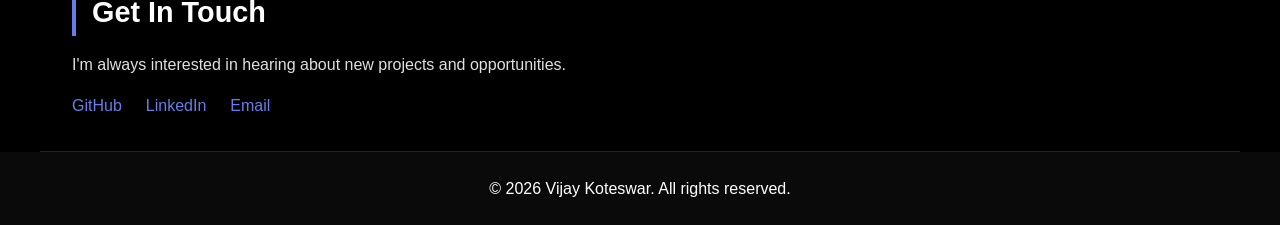
==== commit d6a1f0ce: "Added f1tof12 website." ====
--- a/index.html
+++ b/index.html
@@ -33,6 +33,8 @@
         .skills-grid { display: grid; grid-template-columns: repeat(2, 1fr); gap: 2rem; margin-top: 1rem; }
         .project { background: #111; padding: 1.5rem; margin-bottom: 1rem; border-radius: 8px; border-left: 4px solid #764ba2; }
         .project h3 { color: #fff; margin-bottom: 0.5rem; }
+        .project a { color: #667eea; text-decoration: none; font-weight: 500; }
+        .project a:hover { text-decoration: underline; }
         .contact-links { display: flex; gap: 1.5rem; flex-wrap: wrap; margin-top: 1rem; }
         .contact-links a { color: #667eea; text-decoration: none; font-weight: 500; }
         .contact-links a:hover { text-decoration: underline; }
@@ -147,6 +149,7 @@
             <div class="project">
                 <h3>F1toF12 Projects</h3>
                 <p>A collection of innovative software solutions focusing on automation and productivity enhancement. Building tools that streamline workflows and improve efficiency.</p>
+                <a href="https://f1tof12.com" target="_blank">Visit Website →</a>
             </div>
             <div class="project">
                 <h3>Business Development Platform</h3>
@@ -167,7 +170,7 @@
         </section>
         
         <footer>
-            <p>&copy; 2024 Vijay Koteswar. All rights reserved.</p>
+            <p>&copy; 2026 Vijay Koteswar. All rights reserved.</p>
         </footer>
     </div>
     <script>
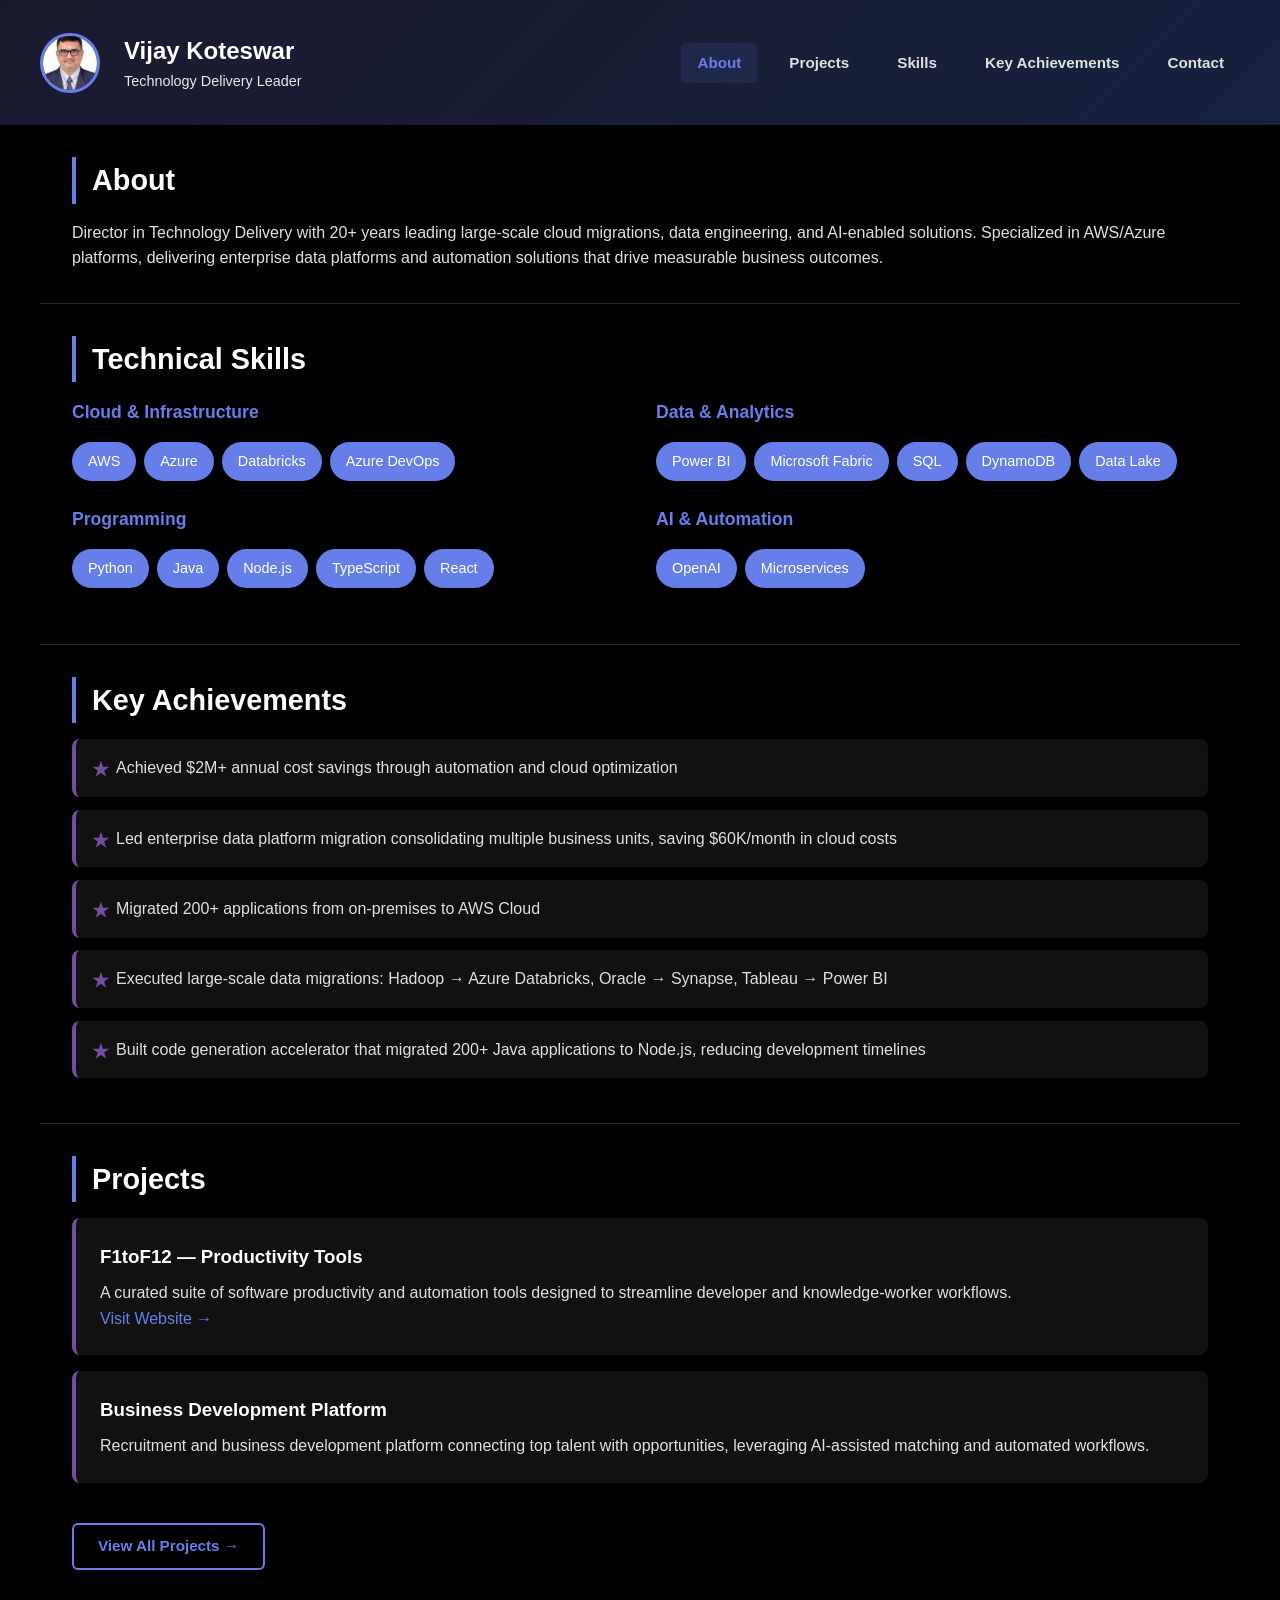
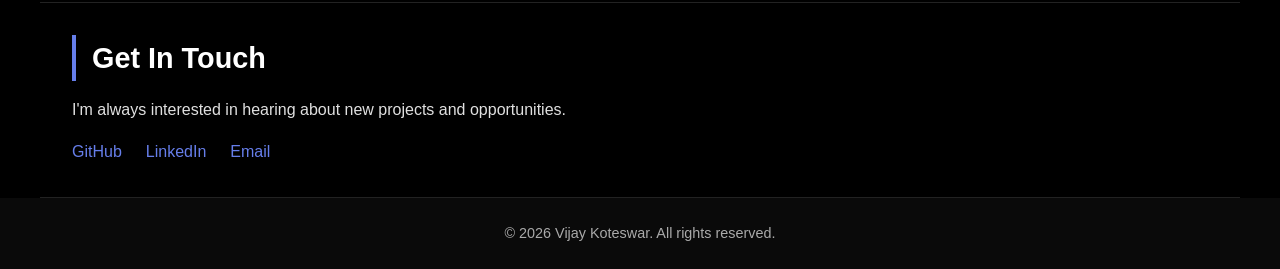
==== commit 7bd16831: "Cleaned up css" ====
--- a/index.html
+++ b/index.html
@@ -4,81 +4,13 @@
     <meta charset="UTF-8">
     <meta name="viewport" content="width=device-width, initial-scale=1.0">
     <title>Vijay Koteswar | Director</title>
-    <style>
-        * { margin: 0; padding: 0; box-sizing: border-box; }
-        html { scroll-behavior: smooth; scroll-padding-top: 100px; }
-        body { font-family: -apple-system, BlinkMacSystemFont, 'Segoe UI', Roboto, Oxygen, Ubuntu, sans-serif; line-height: 1.6; color: #e0e0e0; background: #000; }
-        .container { width: 100%; background: #000; }
-        header { background: linear-gradient(135deg, #1a1a2e 0%, #16213e 100%); color: white; padding: 2rem; position: sticky; top: 0; z-index: 100; box-shadow: 0 2px 10px rgba(0,0,0,0.5); }
-        .header-content { max-width: 1200px; margin: 0 auto; display: flex; justify-content: space-between; align-items: center; flex-wrap: wrap; gap: 1rem; }
-        .header-left { display: flex; align-items: center; gap: 1.5rem; }
-        .profile-pic { width: 60px; height: 60px; border-radius: 50%; border: 3px solid #667eea; object-fit: cover; }
-        .header-text h1 { font-size: 1.5rem; margin: 0; }
-        .header-text p { font-size: 0.9rem; opacity: 0.9; margin: 0; }
-        nav { display: flex; gap: 1rem; overflow-x: auto; scrollbar-width: thin; scrollbar-color: #667eea #1a1a2e; padding: 0.5rem 0; }
-        nav::-webkit-scrollbar { height: 6px; }
-        nav::-webkit-scrollbar-track { background: #1a1a2e; }
-        nav::-webkit-scrollbar-thumb { background: #667eea; border-radius: 3px; }
-        nav a { color: #e0e0e0; text-decoration: none; font-weight: 600; font-size: 0.95rem; transition: all 0.3s; padding: 0.5rem 1rem; border-radius: 4px; white-space: nowrap; }
-        nav a:hover { color: #667eea; background: rgba(102, 126, 234, 0.1); }
-
-        section { padding: 2rem; border-bottom: 1px solid #222; max-width: 1200px; margin: 0 auto; scroll-margin-top: 80px; opacity: 0; transform: translateY(30px); transition: opacity 0.6s ease, transform 0.6s ease; }
-        section.visible { opacity: 1; transform: translateY(0); }
-        section:last-child { border-bottom: none; }
-        h2 { color: #fff; margin-bottom: 1rem; font-size: 1.8rem; border-left: 4px solid #667eea; padding-left: 1rem; }
-        .skills { display: flex; flex-wrap: wrap; gap: 0.5rem; margin-top: 1rem; }
-        .skill { background: #667eea; color: white; padding: 0.5rem 1rem; border-radius: 20px; font-size: 0.9rem; }
-        .skill-category { margin-bottom: 1.5rem; }
-        .skill-category h3 { color: #667eea; font-size: 1.1rem; margin-bottom: 0.8rem; font-weight: 600; }
-        .skills-grid { display: grid; grid-template-columns: repeat(2, 1fr); gap: 2rem; margin-top: 1rem; }
-        .project { background: #111; padding: 1.5rem; margin-bottom: 1rem; border-radius: 8px; border-left: 4px solid #764ba2; }
-        .project h3 { color: #fff; margin-bottom: 0.5rem; }
-        .project a { color: #667eea; text-decoration: none; font-weight: 500; }
-        .project a:hover { text-decoration: underline; }
-        .contact-links { display: flex; gap: 1.5rem; flex-wrap: wrap; margin-top: 1rem; }
-        .contact-links a { color: #667eea; text-decoration: none; font-weight: 500; }
-        .contact-links a:hover { text-decoration: underline; }
-        footer { background: #0a0a0a; color: white; text-align: center; padding: 1.5rem; }
-
-        .accomplishments-list { list-style: none; }
-        .accomplishments-list li { background: #111; padding: 1rem 1.5rem; margin-bottom: 0.8rem; border-radius: 8px; border-left: 4px solid #764ba2; position: relative; padding-left: 2.5rem; }
-        .accomplishments-list li:before { content: "★"; position: absolute; left: 1rem; color: #764ba2; font-weight: bold; font-size: 1.2rem; }
-        .cert-grid { display: grid; grid-template-columns: repeat(auto-fit, minmax(300px, 1fr)); gap: 1rem; margin-top: 1rem; }
-        .cert-item { background: linear-gradient(135deg, #1a1a2e 0%, #16213e 100%); border: 1px solid #667eea; border-left: none; transition: transform 0.3s, box-shadow 0.3s; }
-        .cert-item:hover { transform: translateY(-5px); box-shadow: 0 5px 20px rgba(102, 126, 234, 0.3); }
-        .cert-item h3 { font-size: 1.1rem; }
-        .cert-item .date { color: #667eea; font-weight: 500; }
-        @media (max-width: 968px) { 
-            .header-content { flex-direction: column; align-items: flex-start; }
-            nav { width: 100%; }
-        }
-        @media (max-width: 768px) { 
-            .header-text h1 { font-size: 1.2rem; }
-            .header-text p { font-size: 0.8rem; }
-            section { padding: 1.5rem; } 
-            .skills-grid { grid-template-columns: 1fr; gap: 1rem; }
-        }
-    </style>
+    <link rel="stylesheet" href="shared.css">
+    <link rel="stylesheet" href="index.css">
 </head>
 <body>
     <div class="container">
         <header>
-            <div class="header-content">
-                <div class="header-left">
-                    <img src="Vijay-Pic-2025.JPG" alt="Vijay Koteswar" class="profile-pic">
-                    <div class="header-text">
-                        <h1>Vijay Koteswar</h1>
-                        <p>Director & Technology Delivery Leader</p>
-                    </div>
-                </div>
-                <nav>
-                    <a href="#about">About</a>
-                    <a href="#projects">Projects</a>
-                    <a href="#skills">Skills</a>
-                    <a href="#accomplishments">Key Achievements</a>
-                    <a href="#contact">Contact</a>
-                </nav>
-            </div>
+            <div class="header-content"></div>
         </header>
         
         <section id="about">
@@ -147,14 +79,15 @@
         <section id="projects">
             <h2>Projects</h2>
             <div class="project">
-                <h3>F1toF12 Projects</h3>
-                <p>A collection of innovative software solutions focusing on automation and productivity enhancement. Building tools that streamline workflows and improve efficiency.</p>
+                <h3>F1toF12 — Productivity Tools</h3>
+                <p>A curated suite of software productivity and automation tools designed to streamline developer and knowledge-worker workflows.</p>
                 <a href="https://f1tof12.com" target="_blank">Visit Website →</a>
             </div>
             <div class="project">
                 <h3>Business Development Platform</h3>
-                <p>Developing recruitment and business development solutions that connect talent with opportunities. Leveraging technology to optimize the hiring process.</p>
+                <p>Recruitment and business development platform connecting top talent with opportunities, leveraging AI-assisted matching and automated workflows.</p>
             </div>
+            <a href="projects.html" class="view-all-btn">View All Projects →</a>
         </section>
         
 
@@ -173,16 +106,9 @@
             <p>&copy; 2026 Vijay Koteswar. All rights reserved.</p>
         </footer>
     </div>
+    <script src="shared.js"></script>
     <script>
-        const sections = document.querySelectorAll('section');
-        const observer = new IntersectionObserver((entries) => {
-            entries.forEach(entry => {
-                if (entry.isIntersecting) {
-                    entry.target.classList.add('visible');
-                }
-            });
-        }, { threshold: 0.1 });
-        sections.forEach(section => observer.observe(section));
+        revealOnScroll('section');
     </script>
 </body>
 </html>
--- a/shared.css
+++ b/shared.css
@@ -0,0 +1,58 @@
+/* ── Reset & Base ─────────────────────────────────────────────── */
+* { margin: 0; padding: 0; box-sizing: border-box; }
+html { scroll-behavior: smooth; scroll-padding-top: 100px; }
+body {
+    font-family: -apple-system, BlinkMacSystemFont, 'Segoe UI', Roboto, Oxygen, Ubuntu, sans-serif;
+    line-height: 1.6; color: #e0e0e0; background: #000;
+}
+.container { width: 100%; background: #000; }
+
+/* ── Header ───────────────────────────────────────────────────── */
+header {
+    background: linear-gradient(135deg, #1a1a2e 0%, #16213e 100%);
+    color: white; padding: 2rem; position: sticky; top: 0; z-index: 100;
+    box-shadow: 0 2px 10px rgba(0,0,0,0.5);
+}
+.header-content {
+    max-width: 1200px; margin: 0 auto;
+    display: flex; justify-content: space-between; align-items: center;
+    flex-wrap: wrap; gap: 1rem;
+}
+.header-left { display: flex; align-items: center; gap: 1.5rem; }
+.profile-pic  { width: 60px; height: 60px; border-radius: 50%; border: 3px solid #667eea; object-fit: cover; }
+.header-text h1 { font-size: 1.5rem; margin: 0; }
+.header-text p  { font-size: 0.9rem; opacity: 0.9; margin: 0; }
+
+/* ── Nav ──────────────────────────────────────────────────────── */
+nav {
+    display: flex; gap: 1rem; overflow-x: auto;
+    scrollbar-width: thin; scrollbar-color: #667eea #1a1a2e; padding: 0.5rem 0;
+}
+nav::-webkit-scrollbar       { height: 6px; }
+nav::-webkit-scrollbar-track { background: #1a1a2e; }
+nav::-webkit-scrollbar-thumb { background: #667eea; border-radius: 3px; }
+nav a {
+    color: #e0e0e0; text-decoration: none; font-weight: 600;
+    font-size: 0.95rem; transition: all 0.3s; padding: 0.5rem 1rem;
+    border-radius: 4px; white-space: nowrap;
+}
+nav a:hover, nav a.active { color: #667eea; background: rgba(102, 126, 234, 0.1); }
+.nav-ask, .nav-ask:hover {
+    background: linear-gradient(135deg, #667eea, #764ba2);
+    color: #fff; border-radius: 20px;
+}
+
+/* ── Footer ───────────────────────────────────────────────────── */
+footer { background: #0a0a0a; color: #aaa; text-align: center; padding: 1.5rem; font-size: 0.9rem; }
+footer a { color: #667eea; text-decoration: none; }
+footer a:hover { text-decoration: underline; }
+
+/* ── Responsive ───────────────────────────────────────────────── */
+@media (max-width: 968px) {
+    .header-content { flex-direction: column; align-items: flex-start; }
+    nav { width: 100%; }
+}
+@media (max-width: 768px) {
+    .header-text h1 { font-size: 1.2rem; }
+    .header-text p  { font-size: 0.8rem; }
+}
--- a/index.css
+++ b/index.css
@@ -0,0 +1,43 @@
+/* ── Sections ─────────────────────────────────────────────────── */
+section { padding: 2rem; border-bottom: 1px solid #222; max-width: 1200px; margin: 0 auto; scroll-margin-top: 80px; opacity: 0; transform: translateY(30px); transition: opacity 0.6s ease, transform 0.6s ease; }
+section.visible { opacity: 1; transform: translateY(0); }
+section:last-child { border-bottom: none; }
+h2 { color: #fff; margin-bottom: 1rem; font-size: 1.8rem; border-left: 4px solid #667eea; padding-left: 1rem; }
+
+/* ── Skills ───────────────────────────────────────────────────── */
+.skills { display: flex; flex-wrap: wrap; gap: 0.5rem; margin-top: 1rem; }
+.skill { background: #667eea; color: white; padding: 0.5rem 1rem; border-radius: 20px; font-size: 0.9rem; }
+.skill-category { margin-bottom: 1.5rem; }
+.skill-category h3 { color: #667eea; font-size: 1.1rem; margin-bottom: 0.8rem; font-weight: 600; }
+.skills-grid { display: grid; grid-template-columns: repeat(2, 1fr); gap: 2rem; margin-top: 1rem; }
+
+/* ── Projects (summary cards on home page) ────────────────────── */
+.project { background: #111; padding: 1.5rem; margin-bottom: 1rem; border-radius: 8px; border-left: 4px solid #764ba2; }
+.project h3 { color: #fff; margin-bottom: 0.5rem; }
+.project a { color: #667eea; text-decoration: none; font-weight: 500; }
+.project a:hover { text-decoration: underline; }
+.view-all-btn { display: inline-block; margin-top: 1.5rem; padding: 0.6rem 1.5rem; background: transparent; border: 2px solid #667eea; color: #667eea; border-radius: 6px; font-weight: 600; font-size: 0.95rem; text-decoration: none; transition: all 0.3s; }
+.view-all-btn:hover { background: #667eea; color: #fff; text-decoration: none; }
+
+/* ── Contact ──────────────────────────────────────────────────── */
+.contact-links { display: flex; gap: 1.5rem; flex-wrap: wrap; margin-top: 1rem; }
+.contact-links a { color: #667eea; text-decoration: none; font-weight: 500; }
+.contact-links a:hover { text-decoration: underline; }
+
+/* ── Accomplishments ──────────────────────────────────────────── */
+.accomplishments-list { list-style: none; }
+.accomplishments-list li { background: #111; padding: 1rem 1.5rem; margin-bottom: 0.8rem; border-radius: 8px; border-left: 4px solid #764ba2; position: relative; padding-left: 2.5rem; }
+.accomplishments-list li:before { content: "★"; position: absolute; left: 1rem; color: #764ba2; font-weight: bold; font-size: 1.2rem; }
+
+/* ── Certifications ───────────────────────────────────────────── */
+.cert-grid { display: grid; grid-template-columns: repeat(auto-fit, minmax(300px, 1fr)); gap: 1rem; margin-top: 1rem; }
+.cert-item { background: linear-gradient(135deg, #1a1a2e 0%, #16213e 100%); border: 1px solid #667eea; border-left: none; transition: transform 0.3s, box-shadow 0.3s; }
+.cert-item:hover { transform: translateY(-5px); box-shadow: 0 5px 20px rgba(102, 126, 234, 0.3); }
+.cert-item h3 { font-size: 1.1rem; }
+.cert-item .date { color: #667eea; font-weight: 500; }
+
+/* ── Responsive ───────────────────────────────────────────────── */
+@media (max-width: 768px) {
+    section { padding: 1.5rem; }
+    .skills-grid { grid-template-columns: 1fr; gap: 1rem; }
+}
